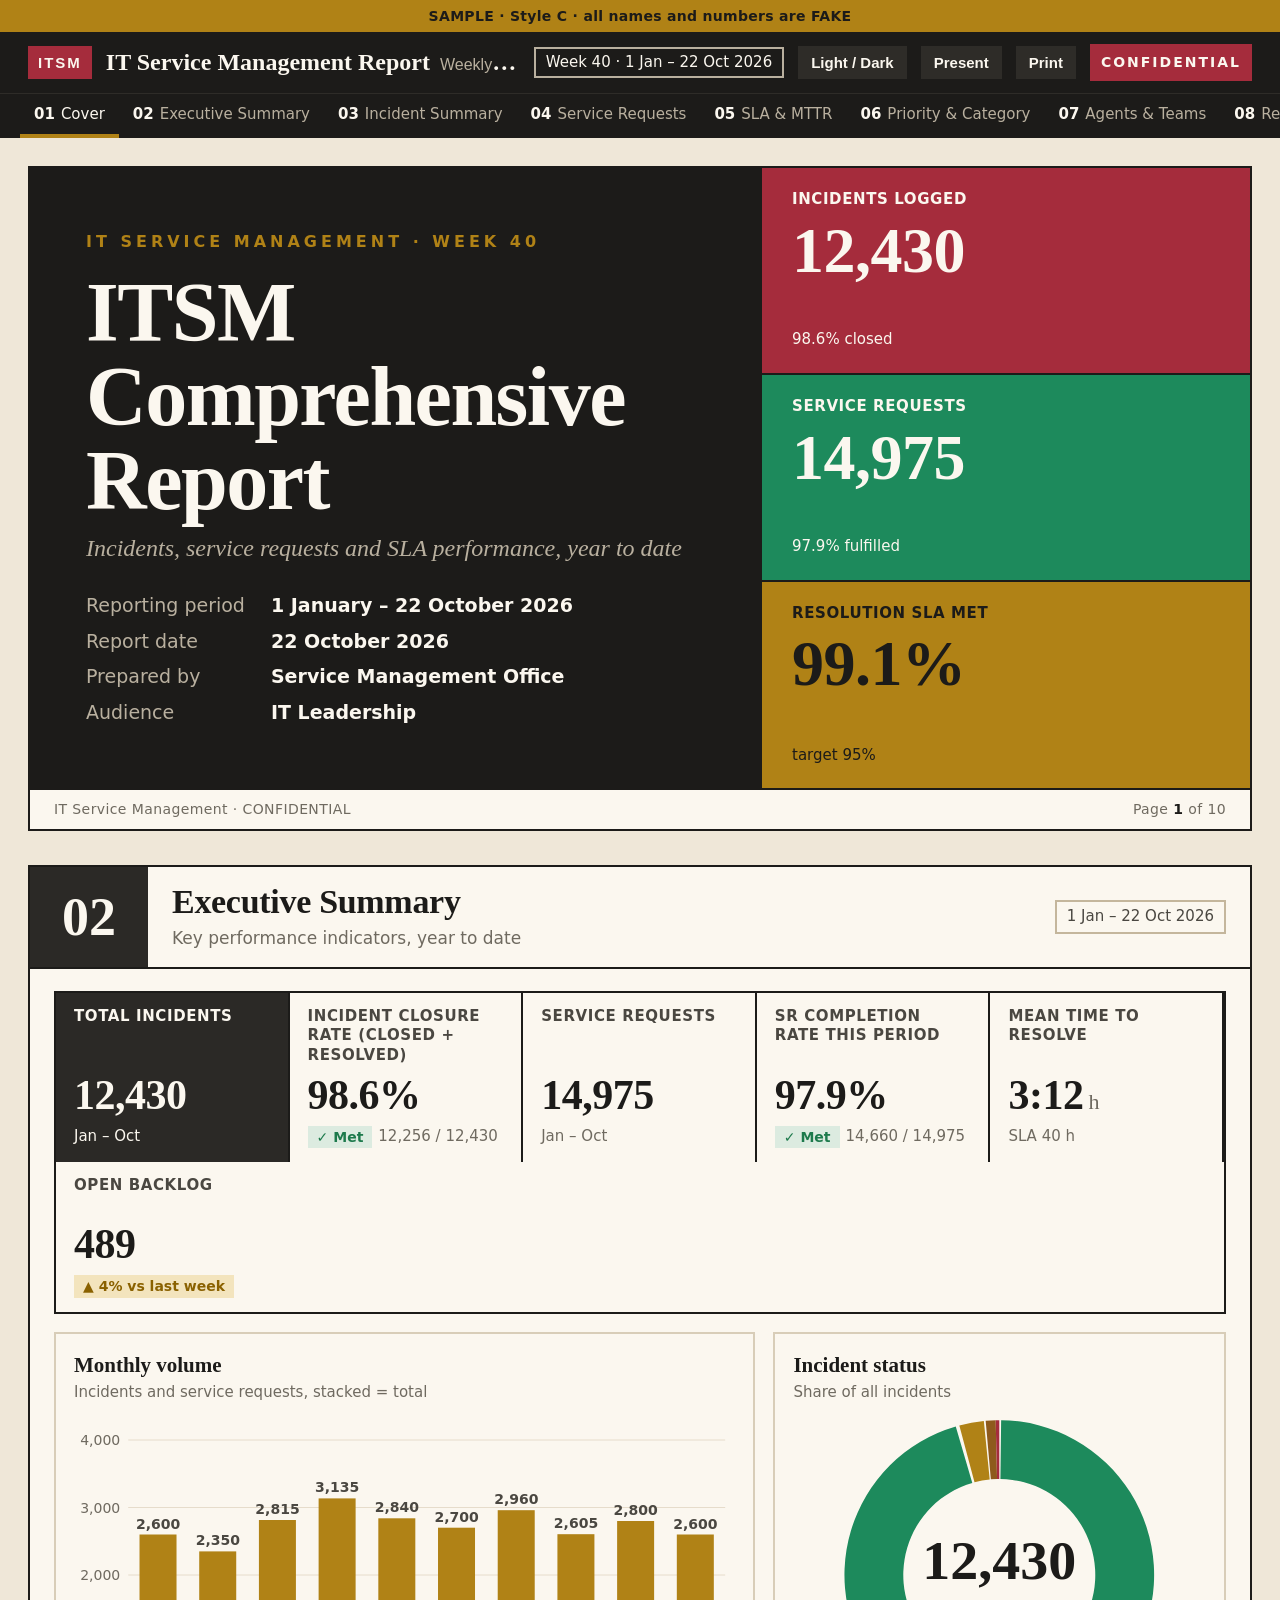
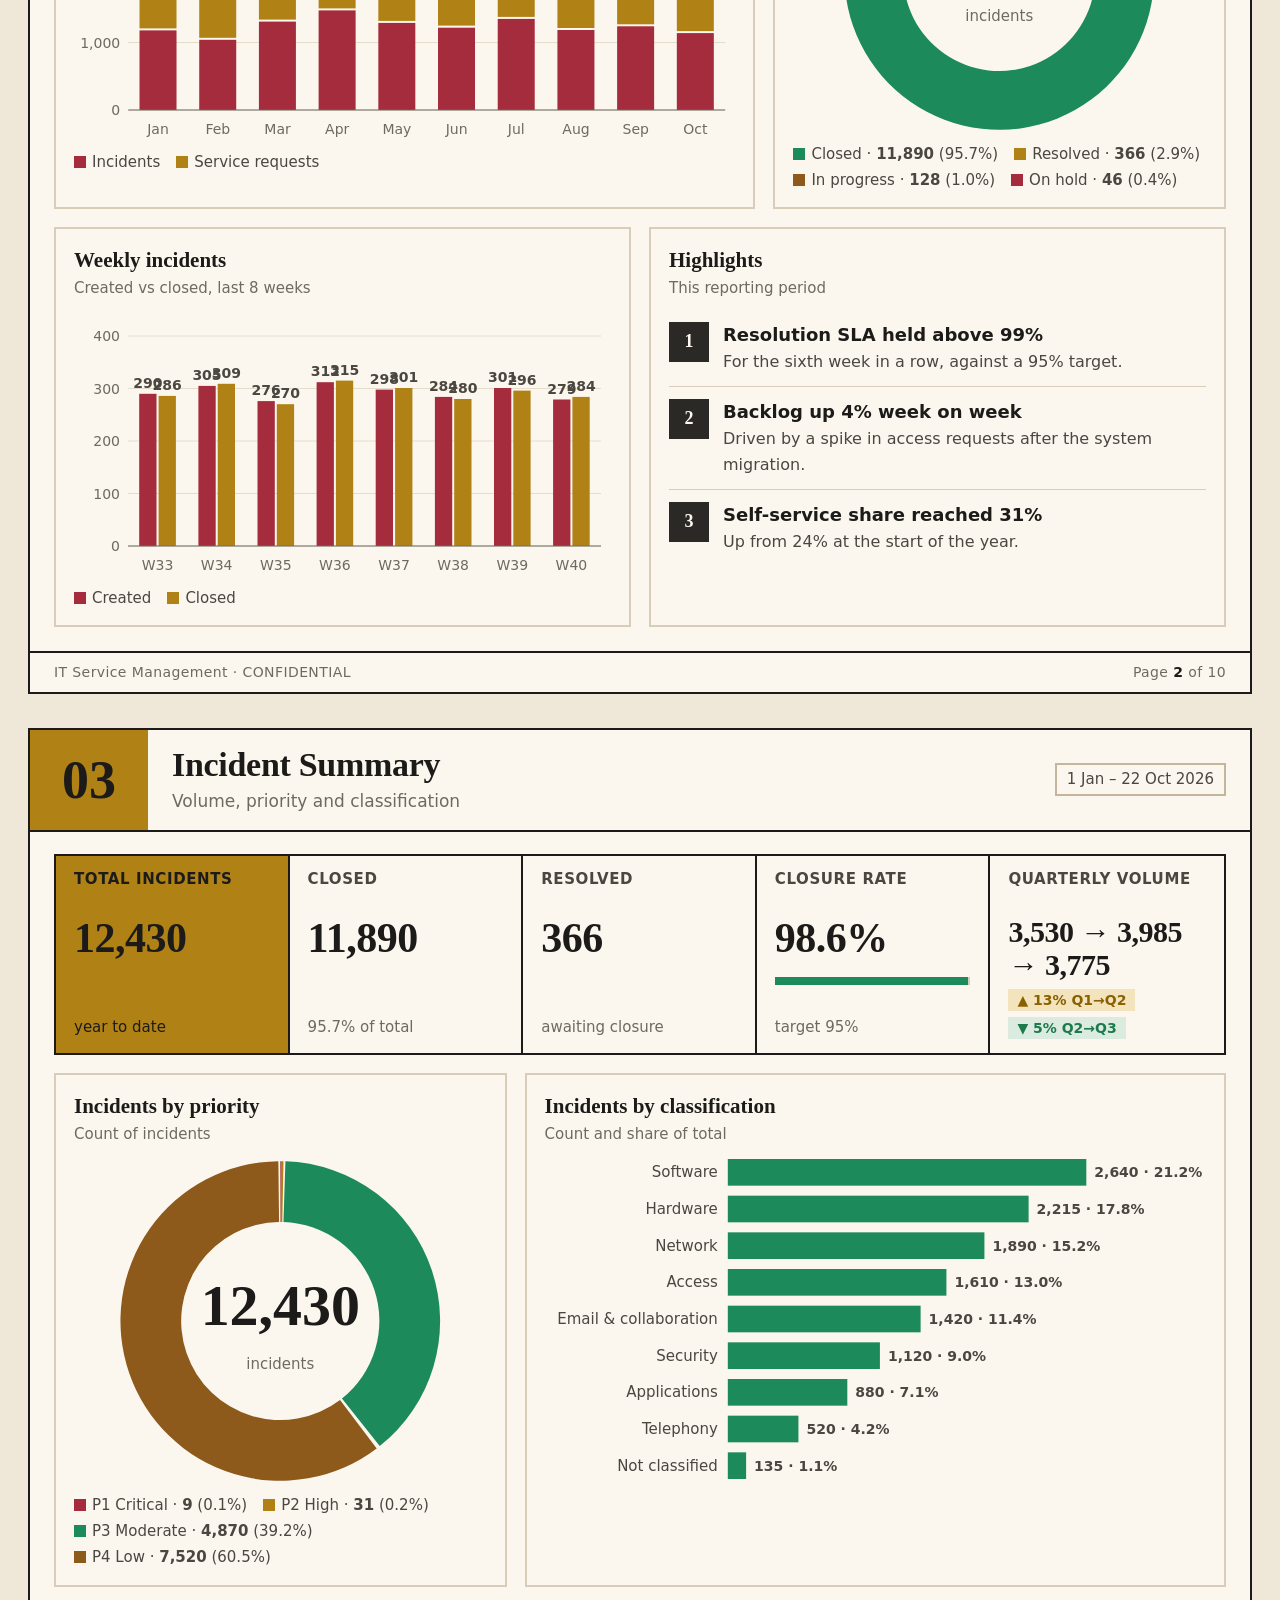
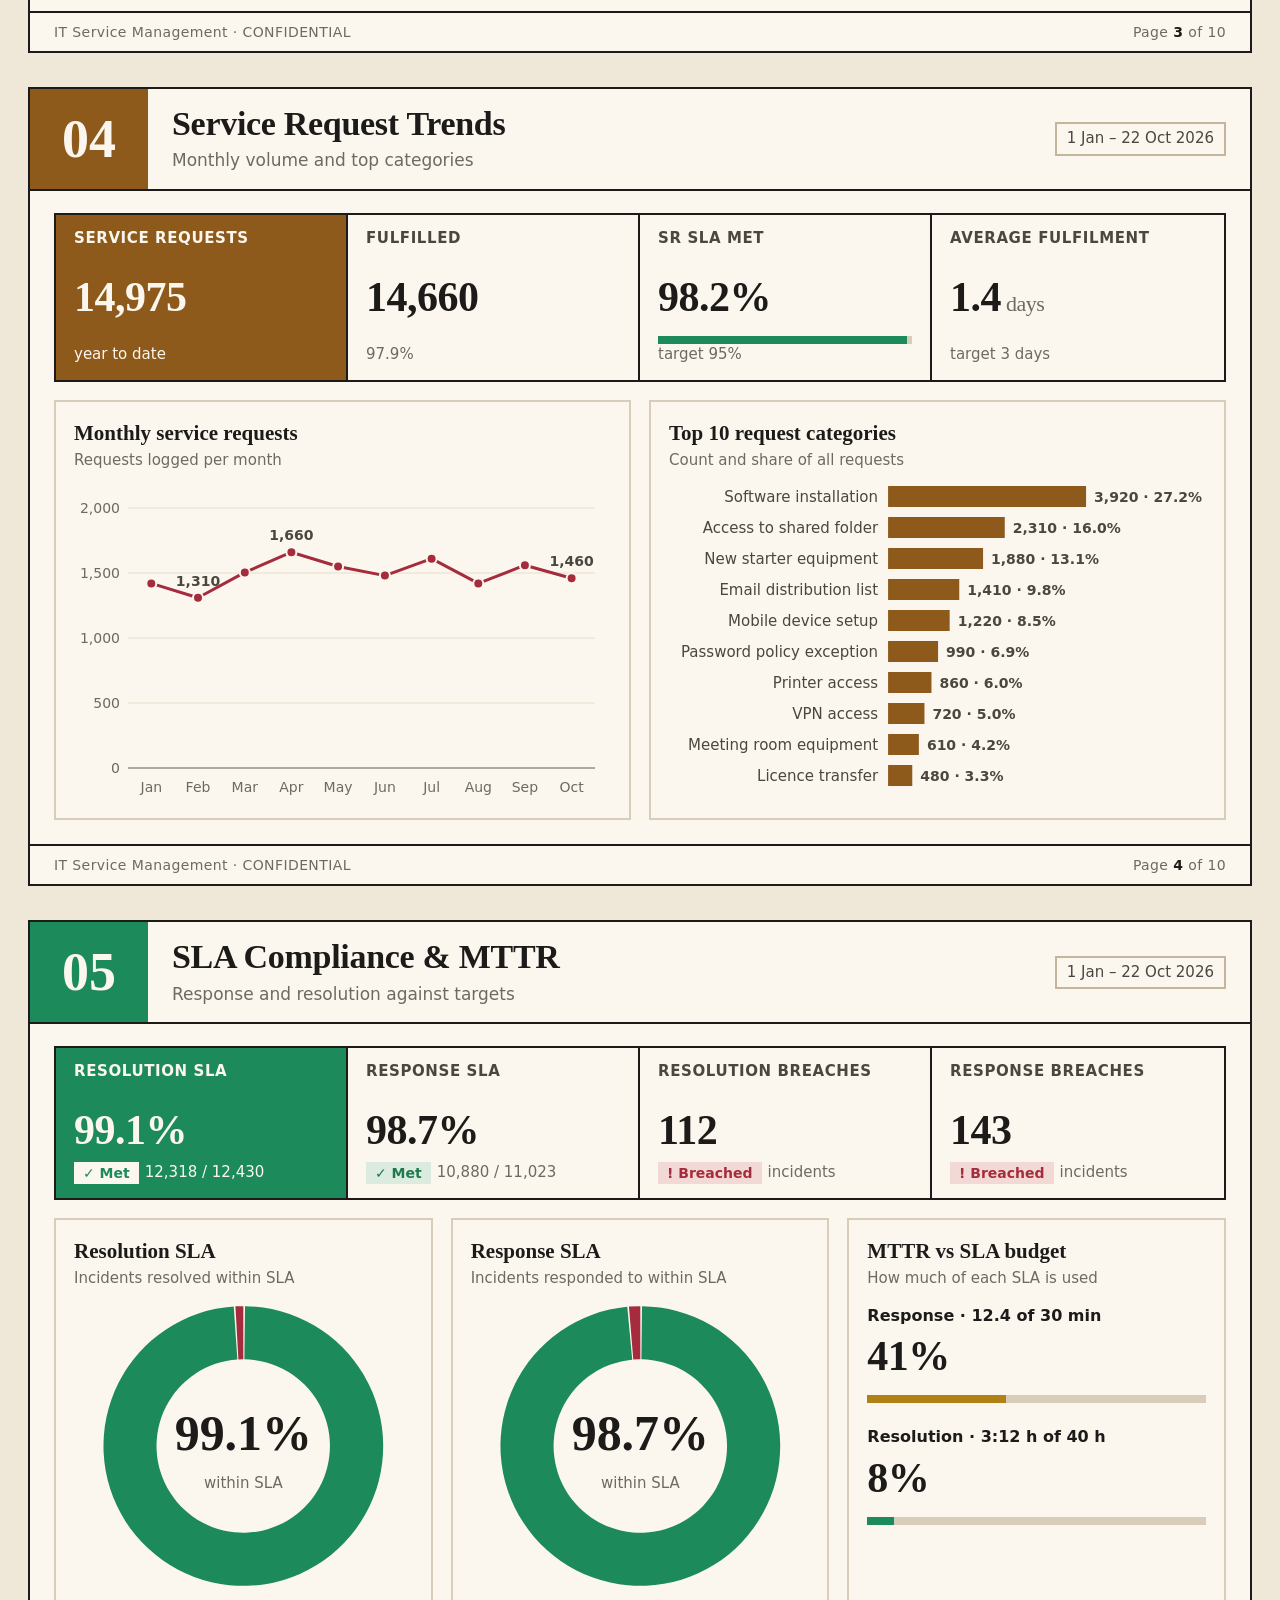
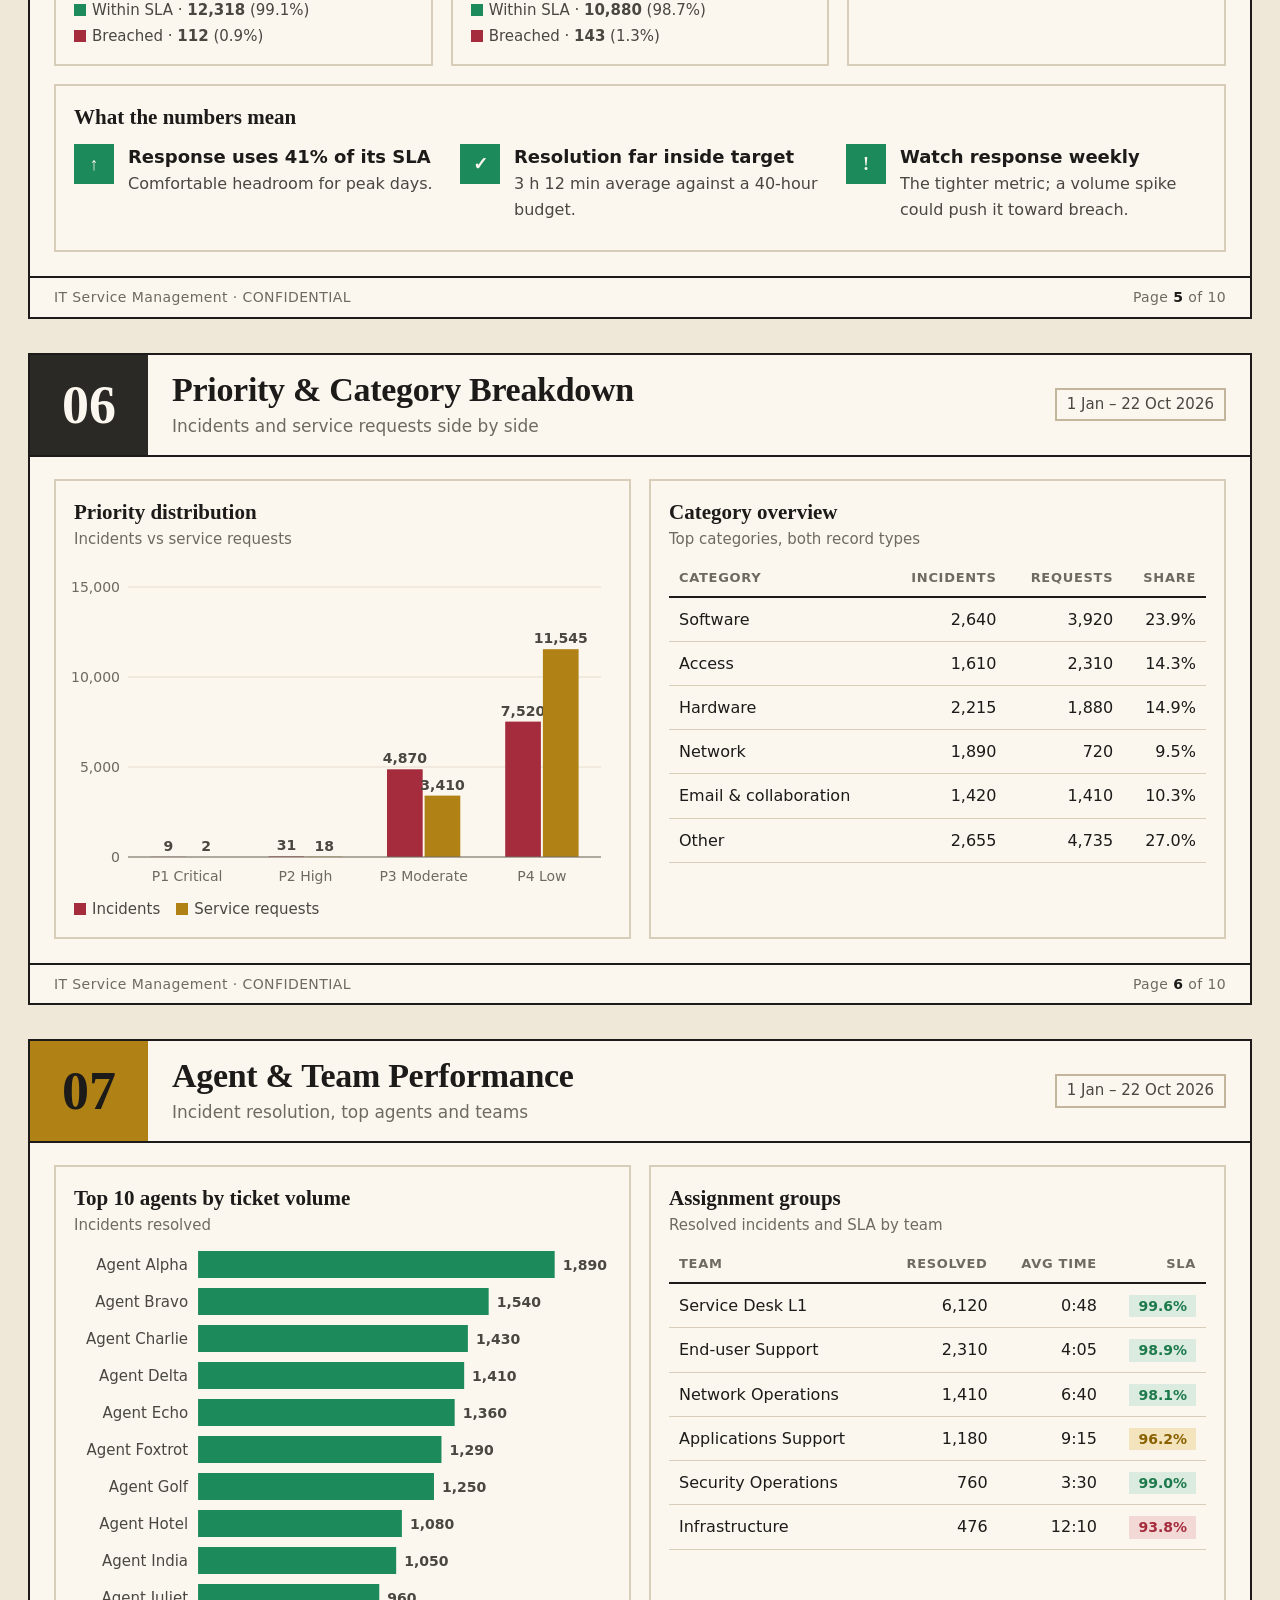
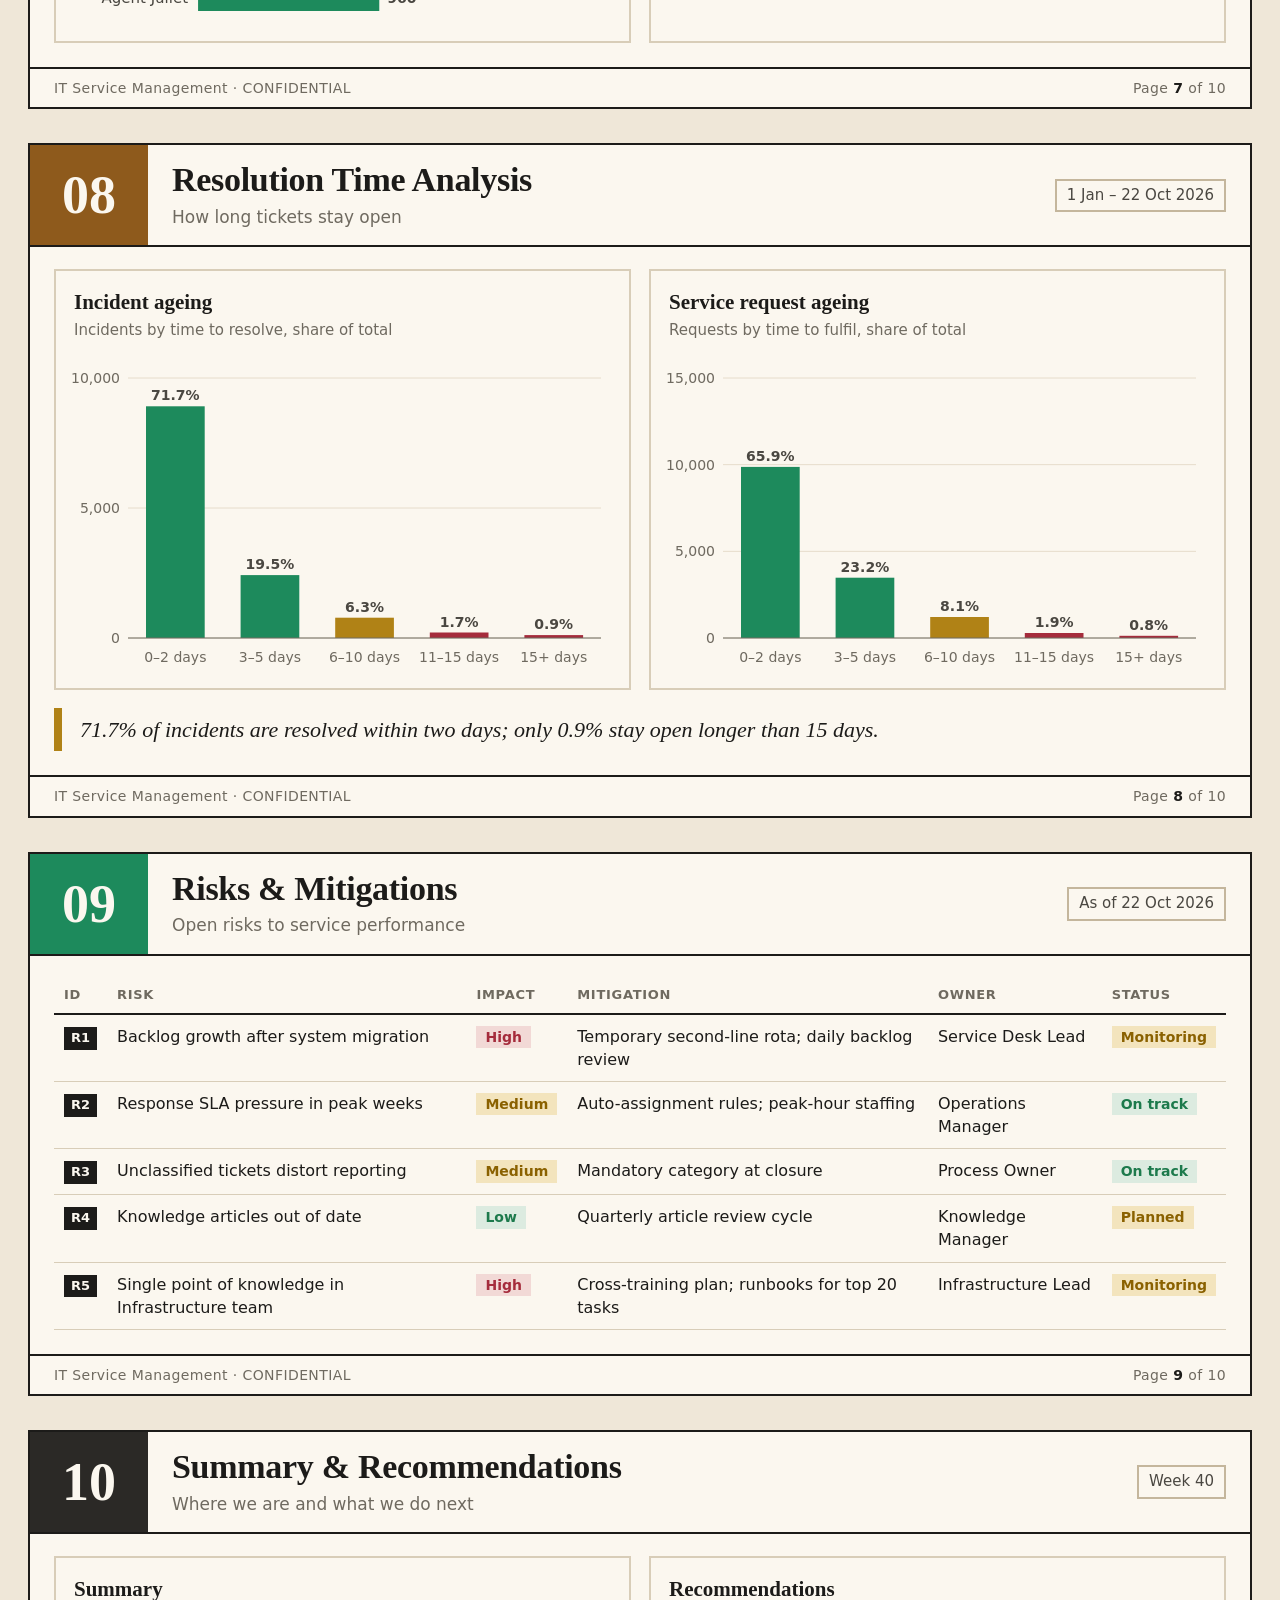
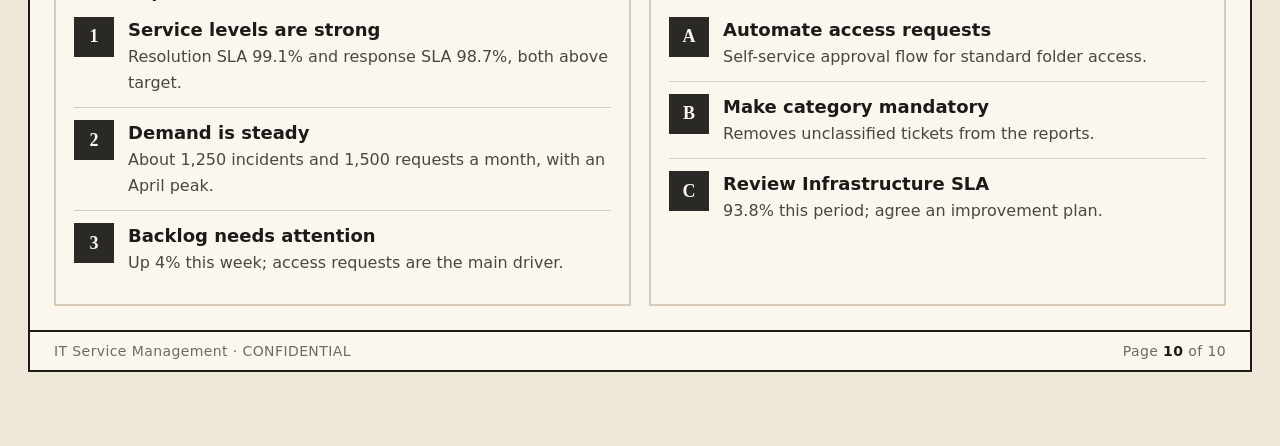
==== samples/ITSM_Dashboard_Style_C_sample.html @ 301a52c6 "Add Style C design sample (fake data) for review "Desert Editorial" style for a third dashboard scri" ====
<!doctype html>
<html lang="en" data-theme="light">
<head>
<meta charset="utf-8">
<meta name="viewport" content="width=device-width, initial-scale=1">
<title>ITSM Report Style C</title>
<style>
/* ===== Style C "Desert Editorial" - solid colours only (no gradients, shadows or transparency) ===== */
:root{
  color-scheme:light;
  --bg:#efe7d8;--paper:#fbf7ef;--paper-2:#f4ecdd;--ink:#1c1b19;--ink-2:#4a4741;--ink-3:#6f6a60;--rule:#d8cdb8;--rule-2:#c4b69c;
  --mast:#1c1b19;--mast-ink:#fbf7ef;--mast-ink-2:#b9b09f;--mast-btn:#2e2c28;--mast-btn-h:#3d3a35;
  --c1:#a52c3c;--c2:#b08216;--c3:#1d8a5c;--c4:#8e5a1c;--c5:#8c8578;
  --band1:#1d8a5c;--band2:#2b2926;--band3:#b08216;--band4:#8e5a1c;--band-ink:#fbf7ef;--band3-ink:#1c1b19;
  --good:#1d7a4c;--good-bg:#dcebe0;--warn:#8a6100;--warn-bg:#f3e4bd;--bad:#a52c3c;--bad-bg:#f2d9d6;
  --tip-bg:#1c1b19;--tip-ink:#fbf7ef;--grid:#e6dccb;--sample:#b08216;--sample-ink:#1c1b19;
}
:root[data-theme="dark"]{
  color-scheme:dark;
  --bg:#151412;--paper:#1d1c1a;--paper-2:#262421;--ink:#f1ebdf;--ink-2:#cfc6b6;--ink-3:#9d9483;--rule:#34312c;--rule-2:#4a463f;
  --mast:#0d0c0b;--mast-ink:#f1ebdf;--mast-ink-2:#9d9483;--mast-btn:#262421;--mast-btn-h:#34312c;
  --c1:#c4505a;--c2:#b08a24;--c3:#2a9468;--c4:#a3692e;--c5:#8c8578;
  --band1:#1f7a54;--band2:#57514a;--band3:#b08a24;--band4:#8c5a26;--band-ink:#f1ebdf;--band3-ink:#151412;
  --good:#4fbf86;--good-bg:#173226;--warn:#e0b04a;--warn-bg:#3a2f12;--bad:#e67680;--bad-bg:#3d1c20;
  --tip-bg:#f1ebdf;--tip-ink:#151412;--grid:#2a2825;--sample:#b08a24;--sample-ink:#151412;
}
*{box-sizing:border-box}
html{scroll-behavior:smooth}
body{margin:0;background:var(--bg);color:var(--ink);font:18px/1.45 "Segoe UI",system-ui,-apple-system,Arial,sans-serif;-webkit-print-color-adjust:exact;print-color-adjust:exact}
h1,h2,h3,.serif{font-family:Georgia,"Times New Roman",serif;font-weight:700}
.sample{background:var(--sample);color:var(--sample-ink);text-align:center;font-size:14px;font-weight:600;padding:6px 16px;letter-spacing:.3px}

/* masthead + page tabs */
.mast{position:sticky;top:0;z-index:20;background:var(--mast);color:var(--mast-ink)}
.mast .row{display:flex;align-items:center;gap:14px;padding:12px 28px}
.mast .mark{background:var(--c1);color:#fbf7ef;font:700 15px/1 "Segoe UI",sans-serif;letter-spacing:2px;padding:9px 10px}
.mast h1{margin:0;font-size:24px;flex:1;min-width:0;white-space:nowrap;overflow:hidden;text-overflow:ellipsis}
.mast h1 span{font:400 16px "Segoe UI",sans-serif;color:var(--mast-ink-2);margin-left:10px}
.chip{border:2px solid var(--mast-ink-2);color:var(--mast-ink);padding:3px 10px;font-size:15px;white-space:nowrap}
.btn{background:var(--mast-btn);color:var(--mast-ink);border:0;padding:8px 13px;font:600 15px "Segoe UI",sans-serif;cursor:pointer}
.btn:hover{background:var(--mast-btn-h)}
.conf{background:var(--c1);color:#fbf7ef;font-weight:700;letter-spacing:2px;font-size:14px;padding:8px 11px}
.tabs{display:flex;overflow-x:auto;border-top:1px solid var(--mast-btn);padding:0 20px;scrollbar-width:none}
.tabs::-webkit-scrollbar{display:none}
.tabs a{flex:none;color:var(--mast-ink-2);text-decoration:none;padding:10px 14px 9px;font-size:15px;border-bottom:4px solid var(--mast)}
.tabs a b{color:var(--mast-ink);margin-right:6px;font-variant-numeric:tabular-nums}
.tabs a:hover{color:var(--mast-ink)}
.tabs a.on{color:var(--mast-ink);border-bottom-color:var(--c2)}

/* pages */
main{padding:28px 28px 40px;max-width:1880px;margin:0 auto}
section.pg{background:var(--paper);border:2px solid var(--ink);margin-bottom:34px;scroll-margin-top:118px}
.ph{display:flex;align-items:stretch;border-bottom:2px solid var(--ink)}
.ph .no{flex:none;width:118px;display:grid;place-items:center;font:700 54px/1 Georgia,serif;color:var(--band-ink);background:var(--band)}
.ph .tt{flex:1;min-width:0;padding:16px 24px}
.ph h2{margin:0;font-size:34px;letter-spacing:-.3px;line-height:1.1}
.ph p{margin:6px 0 0;color:var(--ink-3);font-size:17px}
.ph .per{flex:none;align-self:center;margin-right:24px;font-size:15px;color:var(--ink-2);border:2px solid var(--rule-2);padding:4px 10px;white-space:nowrap}
section.pg:nth-of-type(4n+1){--band:var(--band1)}section.pg:nth-of-type(4n+2){--band:var(--band2)}
section.pg:nth-of-type(4n+3){--band:var(--band3);--band-ink:var(--band3-ink)}section.pg:nth-of-type(4n+4){--band:var(--band4)}
.bd{padding:22px 24px 24px}
.pf{display:flex;justify-content:space-between;gap:12px;border-top:2px solid var(--ink);padding:9px 24px;font-size:14px;color:var(--ink-3);letter-spacing:.4px}
.pf b{color:var(--ink)}

/* grid + panels */
.grid{display:grid;gap:18px}
.g2{grid-template-columns:1fr 1fr}.g3{grid-template-columns:repeat(3,1fr)}.g4{grid-template-columns:repeat(4,1fr)}
.g12{grid-template-columns:1.55fr 1fr}.g21{grid-template-columns:1fr 1.55fr}
.mt{margin-top:18px}
.panel{background:var(--paper);border:2px solid var(--rule);padding:16px 18px;min-width:0}
.panel h3{margin:0;font-size:21px}
.panel .sub{color:var(--ink-3);font-size:15px;margin:2px 0 10px}

/* KPI tiles: labels share one height so numbers line up */
.kpis{display:grid;grid-template-columns:repeat(auto-fit,minmax(200px,1fr));gap:0;border:2px solid var(--ink)}
.kpi{display:flex;flex-direction:column;padding:14px 18px 14px;border-right:2px solid var(--ink);background:var(--paper);min-width:0}
.kpi:last-child{border-right:0}
.kpi .lab{font-size:15px;font-weight:600;color:var(--ink-2);text-transform:uppercase;letter-spacing:.6px;line-height:1.3;min-height:2.6em}
.kpi .val{font:700 42px/1.1 Georgia,serif;letter-spacing:-.5px;margin:6px 0 8px;font-variant-numeric:tabular-nums}
.kpi .val small{font-size:22px;font-weight:400;color:var(--ink-3)}
.kpi .meta{margin-top:auto;font-size:15px;color:var(--ink-3);display:flex;flex-wrap:wrap;gap:6px;align-items:center}
.kpi.hero{background:var(--band);color:var(--band-ink)}
.kpi.hero .lab,.kpi.hero .meta,.kpi.hero .val small{color:var(--band-ink)}
.meter{height:8px;background:var(--rule);margin-top:8px}.meter i{display:block;height:100%;background:var(--c3)}
.kpi.hero .meter{background:var(--band-ink)}.kpi.hero .meter i{background:var(--ink)}
.pill{display:inline-flex;align-items:center;gap:5px;padding:1px 9px;font-size:14px;font-weight:700;white-space:nowrap}
.ok{color:var(--good);background:var(--good-bg)}.wn{color:var(--warn);background:var(--warn-bg)}.bad{color:var(--bad);background:var(--bad-bg)}
.kpi.hero .pill{background:var(--band-ink);color:var(--band)}

/* charts */
.chart{position:relative;width:100%}
.chart svg{display:block;width:100%;overflow:visible}
.chart text{font-family:"Segoe UI",system-ui,sans-serif}
.ax{fill:var(--ink-3);font-size:14px}.lbl{fill:var(--ink-2);font-size:14px;font-weight:600}.gl{stroke:var(--grid)}.base{stroke:var(--ink-3)}
.legend{display:flex;flex-wrap:wrap;gap:4px 16px;font-size:15px;color:var(--ink-2);margin-top:8px}
.legend i{display:inline-block;width:12px;height:12px;margin-right:6px;vertical-align:-1px}
.tip{position:fixed;pointer-events:none;background:var(--tip-bg);color:var(--tip-ink);font-size:15px;padding:6px 10px;display:none;z-index:50;white-space:nowrap}
.hit{fill:transparent;cursor:default}

/* tables + lists */
table{width:100%;border-collapse:collapse;font-size:16px}
th{text-align:left;font-size:13px;text-transform:uppercase;letter-spacing:.7px;color:var(--ink-3);border-bottom:2px solid var(--ink);padding:8px 10px}
td{padding:10px;border-bottom:1px solid var(--rule);vertical-align:top}
td.n,th.n{text-align:right;font-variant-numeric:tabular-nums}
.tw{overflow-x:auto}
.id{display:inline-block;background:var(--ink);color:var(--paper);font-weight:700;font-size:13px;padding:2px 7px}
.list{margin:0;padding:0;list-style:none}
.list li{display:flex;gap:14px;padding:12px 0;border-bottom:1px solid var(--rule)}
.list li:last-child{border-bottom:0}
.list .k{flex:none;width:40px;height:40px;display:grid;place-items:center;font:700 18px Georgia,serif;background:var(--band);color:var(--band-ink)}
.list b{display:block;font-size:18px}.list span{color:var(--ink-2);font-size:16px}
.quote{border-left:8px solid var(--c2);padding:6px 0 6px 18px;font:italic 400 22px/1.45 Georgia,serif;color:var(--ink)}

/* cover */
#p1 .cv{display:grid;grid-template-columns:1.5fr 1fr;min-height:620px}
#p1 .cv .hero{background:var(--mast);color:var(--mast-ink);padding:54px 56px;display:flex;flex-direction:column;justify-content:center}
#p1 .eyebrow{color:var(--c2);letter-spacing:4px;font-weight:700;font-size:16px}
#p1 h2.big{font-size:84px;line-height:1;margin:18px 0 12px;letter-spacing:-1.5px}
#p1 .tag{font:italic 24px Georgia,serif;color:var(--mast-ink-2);margin-bottom:30px}
#p1 dl{display:grid;grid-template-columns:max-content 1fr;gap:8px 26px;margin:0;font-size:19px}
#p1 dt{color:var(--mast-ink-2)}#p1 dd{margin:0;font-weight:600}
#p1 .stack{display:grid;grid-template-rows:repeat(3,1fr)}
#p1 .stack .kpi{border-right:0;border-bottom:2px solid var(--ink);justify-content:center;padding:22px 30px}
#p1 .stack .kpi:last-child{border-bottom:0}
#p1 .stack .kpi .lab{min-height:0}
#p1 .stack .kpi .val{font-size:64px}
#p1 .s1{background:var(--c1);color:#fbf7ef}#p1 .s2{background:var(--band1);color:var(--band-ink)}#p1 .s3{background:var(--band3);color:var(--band3-ink)}
#p1 .stack .kpi .lab,#p1 .stack .kpi .meta{color:inherit}

/* present + print */
.hud{display:none}
body.present .mast,body.present .sample{display:none}
body.present main{max-width:none;padding:22px 34px}
body.present section.pg{display:none;margin:0;min-height:calc(100vh - 44px)}
body.present section.pg.cur{display:block}
body.present .hud{display:flex;position:fixed;right:18px;bottom:18px;gap:6px;align-items:center;background:var(--mast);color:var(--mast-ink);padding:5px 6px 5px 14px;font-size:14px;z-index:30}
@media (max-width:1100px){.g2,.g3,.g4,.g12,.g21,#p1 .cv{grid-template-columns:1fr}#p1 h2.big{font-size:54px}.kpi{border-right:0;border-bottom:2px solid var(--ink)}.mast .chip{display:none}}
@media (max-width:640px){.mast h1 span{display:none}#p1 h2.big{font-size:40px;overflow-wrap:anywhere}main{padding:16px}.mast .row{padding:10px 16px;flex-wrap:wrap}.ph .no{width:72px;font-size:34px}.ph .per{display:none}.ph h2{font-size:26px}#p1 .cv .hero{padding:30px 22px}}
@media print{@page{size:A4 landscape;margin:8mm}.mast,.sample,.hud{display:none!important}main{padding:0;max-width:none}section.pg{break-after:page;margin:0}}
</style>
</head>
<body>
<div class="sample">SAMPLE · Style C · all names and numbers are FAKE</div>
<header class="mast">
  <div class="row">
    <span class="mark">ITSM</span>
    <h1>IT Service Management Report<span>Weekly · Wkly_Report</span></h1>
    <span class="chip">Week 40 · 1 Jan – 22 Oct 2026</span>
    <button class="btn" id="theme" title="Switch light / dark">Light / Dark</button>
    <button class="btn" id="present" title="One page at a time (P)">Present</button>
    <button class="btn" onclick="window.print()">Print</button>
    <span class="conf">CONFIDENTIAL</span>
  </div>
  <nav class="tabs" id="tabs"></nav>
</header>

<main id="content">

<!-- 1 cover -->
<section class="pg" id="p1" data-t="Cover">
  <div class="cv">
    <div class="hero">
      <div class="eyebrow">IT SERVICE MANAGEMENT · WEEK 40</div>
      <h2 class="big">ITSM Comprehensive Report</h2>
      <div class="tag">Incidents, service requests and SLA performance, year to date</div>
      <dl><dt>Reporting period</dt><dd>1 January – 22 October 2026</dd><dt>Report date</dt><dd>22 October 2026</dd><dt>Prepared by</dt><dd>Service Management Office</dd><dt>Audience</dt><dd>IT Leadership</dd></dl>
    </div>
    <div class="stack">
      <div class="kpi s1"><div class="lab">Incidents logged</div><div class="val">12,430</div><div class="meta">98.6% closed</div></div>
      <div class="kpi s2"><div class="lab">Service requests</div><div class="val">14,975</div><div class="meta">97.9% fulfilled</div></div>
      <div class="kpi s3"><div class="lab">Resolution SLA met</div><div class="val">99.1%</div><div class="meta">target 95%</div></div>
    </div>
  </div>
  <div class="pf"><span>IT Service Management · CONFIDENTIAL</span><span>Page <b>1</b> of 10</span></div>
</section>

<!-- 2 executive summary -->
<section class="pg" id="p2" data-t="Executive Summary">
  <div class="ph"><div class="no">02</div><div class="tt"><h2>Executive Summary</h2><p>Key performance indicators, year to date</p></div><div class="per">1 Jan – 22 Oct 2026</div></div>
  <div class="bd">
    <div class="kpis">
      <div class="kpi hero"><div class="lab">Total incidents</div><div class="val">12,430</div><div class="meta">Jan – Oct</div></div>
      <div class="kpi"><div class="lab">Incident closure rate (closed + resolved)</div><div class="val">98.6%</div><div class="meta"><span class="pill ok">✓ Met</span>12,256 / 12,430</div></div>
      <div class="kpi"><div class="lab">Service requests</div><div class="val">14,975</div><div class="meta">Jan – Oct</div></div>
      <div class="kpi"><div class="lab">SR completion rate this period</div><div class="val">97.9%</div><div class="meta"><span class="pill ok">✓ Met</span>14,660 / 14,975</div></div>
      <div class="kpi"><div class="lab">Mean time to resolve</div><div class="val">3:12<small> h</small></div><div class="meta">SLA 40 h</div></div>
      <div class="kpi"><div class="lab">Open backlog</div><div class="val">489</div><div class="meta"><span class="pill wn">▲ 4% vs last week</span></div></div>
    </div>
    <div class="grid g12 mt">
      <div class="panel"><h3>Monthly volume</h3><div class="sub">Incidents and service requests, stacked = total</div><div class="chart" data-c='{"t":"columns","stack":true,"cats":["Jan","Feb","Mar","Apr","May","Jun","Jul","Aug","Sep","Oct"],"series":[{"n":"Incidents","v":[1180,1040,1310,1475,1290,1220,1350,1185,1240,1140]},{"n":"Service requests","v":[1420,1310,1505,1660,1550,1480,1610,1420,1560,1460]}],"h":330}'></div></div>
      <div class="panel"><h3>Incident status</h3><div class="sub">Share of all incidents</div><div class="chart" data-c='{"t":"donut","cats":["Closed","Resolved","In progress","On hold"],"v":[11890,366,128,46],"colors":["c3","c2","c4","c1"],"center":"12,430","csub":"incidents","h":330}'></div></div>
    </div>
    <div class="grid g2 mt">
      <div class="panel"><h3>Weekly incidents</h3><div class="sub">Created vs closed, last 8 weeks</div><div class="chart" data-c='{"t":"columns","cats":["W33","W34","W35","W36","W37","W38","W39","W40"],"series":[{"n":"Created","v":[290,305,276,312,298,284,301,279]},{"n":"Closed","v":[286,309,270,315,301,280,296,284]}],"h":270}'></div></div>
      <div class="panel"><h3>Highlights</h3><div class="sub">This reporting period</div>
        <ul class="list">
          <li><span class="k">1</span><div><b>Resolution SLA held above 99%</b><span>For the sixth week in a row, against a 95% target.</span></div></li>
          <li><span class="k">2</span><div><b>Backlog up 4% week on week</b><span>Driven by a spike in access requests after the system migration.</span></div></li>
          <li><span class="k">3</span><div><b>Self-service share reached 31%</b><span>Up from 24% at the start of the year.</span></div></li>
        </ul></div>
    </div>
  </div>
  <div class="pf"><span>IT Service Management · CONFIDENTIAL</span><span>Page <b>2</b> of 10</span></div>
</section>

<!-- 3 incident summary -->
<section class="pg" id="p3" data-t="Incident Summary">
  <div class="ph"><div class="no">03</div><div class="tt"><h2>Incident Summary</h2><p>Volume, priority and classification</p></div><div class="per">1 Jan – 22 Oct 2026</div></div>
  <div class="bd">
    <div class="kpis">
      <div class="kpi hero"><div class="lab">Total incidents</div><div class="val">12,430</div><div class="meta">year to date</div></div>
      <div class="kpi"><div class="lab">Closed</div><div class="val">11,890</div><div class="meta">95.7% of total</div></div>
      <div class="kpi"><div class="lab">Resolved</div><div class="val">366</div><div class="meta">awaiting closure</div></div>
      <div class="kpi"><div class="lab">Closure rate</div><div class="val">98.6%</div><div class="meter"><i style="width:98.6%"></i></div><div class="meta">target 95%</div></div>
      <div class="kpi"><div class="lab">Quarterly volume</div><div class="val" style="font-size:30px">3,530 → 3,985 → 3,775</div><div class="meta"><span class="pill wn">▲ 13% Q1→Q2</span><span class="pill ok">▼ 5% Q2→Q3</span></div></div>
    </div>
    <div class="grid g21 mt">
      <div class="panel"><h3>Incidents by priority</h3><div class="sub">Count of incidents</div><div class="chart" data-c='{"t":"donut","cats":["P1 Critical","P2 High","P3 Moderate","P4 Low"],"v":[9,31,4870,7520],"center":"12,430","csub":"incidents","h":340}'></div></div>
      <div class="panel"><h3>Incidents by classification</h3><div class="sub">Count and share of total</div><div class="chart" data-c='{"t":"hbars","share":true,"cats":["Software","Hardware","Network","Access","Email & collaboration","Security","Applications","Telephony","Not classified"],"v":[2640,2215,1890,1610,1420,1120,880,520,135],"h":340}'></div></div>
    </div>
  </div>
  <div class="pf"><span>IT Service Management · CONFIDENTIAL</span><span>Page <b>3</b> of 10</span></div>
</section>

<!-- 4 service requests -->
<section class="pg" id="p4" data-t="Service Requests">
  <div class="ph"><div class="no">04</div><div class="tt"><h2>Service Request Trends</h2><p>Monthly volume and top categories</p></div><div class="per">1 Jan – 22 Oct 2026</div></div>
  <div class="bd">
    <div class="kpis">
      <div class="kpi hero"><div class="lab">Service requests</div><div class="val">14,975</div><div class="meta">year to date</div></div>
      <div class="kpi"><div class="lab">Fulfilled</div><div class="val">14,660</div><div class="meta">97.9%</div></div>
      <div class="kpi"><div class="lab">SR SLA met</div><div class="val">98.2%</div><div class="meter"><i style="width:98.2%"></i></div><div class="meta">target 95%</div></div>
      <div class="kpi"><div class="lab">Average fulfilment</div><div class="val">1.4<small> days</small></div><div class="meta">target 3 days</div></div>
    </div>
    <div class="grid g2 mt">
      <div class="panel"><h3>Monthly service requests</h3><div class="sub">Requests logged per month</div><div class="chart" data-c='{"t":"line","cats":["Jan","Feb","Mar","Apr","May","Jun","Jul","Aug","Sep","Oct"],"series":[{"n":"Requests","v":[1420,1310,1505,1660,1550,1480,1610,1420,1560,1460]}],"h":320}'></div></div>
      <div class="panel"><h3>Top 10 request categories</h3><div class="sub">Count and share of all requests</div><div class="chart" data-c='{"t":"hbars","share":true,"color":"c4","cats":["Software installation","Access to shared folder","New starter equipment","Email distribution list","Mobile device setup","Password policy exception","Printer access","VPN access","Meeting room equipment","Licence transfer"],"v":[3920,2310,1880,1410,1220,990,860,720,610,480],"h":320}'></div></div>
    </div>
  </div>
  <div class="pf"><span>IT Service Management · CONFIDENTIAL</span><span>Page <b>4</b> of 10</span></div>
</section>

<!-- 5 SLA -->
<section class="pg" id="p5" data-t="SLA & MTTR">
  <div class="ph"><div class="no">05</div><div class="tt"><h2>SLA Compliance &amp; MTTR</h2><p>Response and resolution against targets</p></div><div class="per">1 Jan – 22 Oct 2026</div></div>
  <div class="bd">
    <div class="kpis">
      <div class="kpi hero"><div class="lab">Resolution SLA</div><div class="val">99.1%</div><div class="meta"><span class="pill">✓ Met</span>12,318 / 12,430</div></div>
      <div class="kpi"><div class="lab">Response SLA</div><div class="val">98.7%</div><div class="meta"><span class="pill ok">✓ Met</span>10,880 / 11,023</div></div>
      <div class="kpi"><div class="lab">Resolution breaches</div><div class="val">112</div><div class="meta"><span class="pill bad">! Breached</span>incidents</div></div>
      <div class="kpi"><div class="lab">Response breaches</div><div class="val">143</div><div class="meta"><span class="pill bad">! Breached</span>incidents</div></div>
    </div>
    <div class="grid g3 mt">
      <div class="panel"><h3>Resolution SLA</h3><div class="sub">Incidents resolved within SLA</div><div class="chart" data-c='{"t":"donut","cats":["Within SLA","Breached"],"v":[12318,112],"colors":["c3","c1"],"center":"99.1%","csub":"within SLA","h":300}'></div></div>
      <div class="panel"><h3>Response SLA</h3><div class="sub">Incidents responded to within SLA</div><div class="chart" data-c='{"t":"donut","cats":["Within SLA","Breached"],"v":[10880,143],"colors":["c3","c1"],"center":"98.7%","csub":"within SLA","h":300}'></div></div>
      <div class="panel"><h3>MTTR vs SLA budget</h3><div class="sub">How much of each SLA is used</div>
        <div style="margin-top:14px"><div class="lbl" style="font-size:16px">Response · 12.4 of 30 min</div><div class="kpi" style="padding:0;border:0;background:none"><div class="val">41%</div></div><div class="meter"><i style="width:41%;background:var(--c2)"></i></div></div>
        <div style="margin-top:22px"><div class="lbl" style="font-size:16px">Resolution · 3:12 h of 40 h</div><div class="kpi" style="padding:0;border:0;background:none"><div class="val">8%</div></div><div class="meter"><i style="width:8%"></i></div></div>
      </div>
    </div>
    <div class="panel mt"><h3>What the numbers mean</h3>
      <div class="grid g3" style="gap:0 26px">
        <ul class="list"><li><span class="k">↑</span><div><b>Response uses 41% of its SLA</b><span>Comfortable headroom for peak days.</span></div></li></ul>
        <ul class="list"><li><span class="k">✓</span><div><b>Resolution far inside target</b><span>3 h 12 min average against a 40-hour budget.</span></div></li></ul>
        <ul class="list"><li><span class="k">!</span><div><b>Watch response weekly</b><span>The tighter metric; a volume spike could push it toward breach.</span></div></li></ul>
      </div>
    </div>
  </div>
  <div class="pf"><span>IT Service Management · CONFIDENTIAL</span><span>Page <b>5</b> of 10</span></div>
</section>

<!-- 6 priority & category -->
<section class="pg" id="p6" data-t="Priority & Category">
  <div class="ph"><div class="no">06</div><div class="tt"><h2>Priority &amp; Category Breakdown</h2><p>Incidents and service requests side by side</p></div><div class="per">1 Jan – 22 Oct 2026</div></div>
  <div class="bd">
    <div class="grid g2">
      <div class="panel"><h3>Priority distribution</h3><div class="sub">Incidents vs service requests</div><div class="chart" data-c='{"t":"columns","cats":["P1 Critical","P2 High","P3 Moderate","P4 Low"],"series":[{"n":"Incidents","v":[9,31,4870,7520]},{"n":"Service requests","v":[2,18,3410,11545]}],"h":330}'></div></div>
      <div class="panel"><h3>Category overview</h3><div class="sub">Top categories, both record types</div>
        <div class="tw"><table><thead><tr><th>Category</th><th class="n">Incidents</th><th class="n">Requests</th><th class="n">Share</th></tr></thead><tbody>
          <tr><td>Software</td><td class="n">2,640</td><td class="n">3,920</td><td class="n">23.9%</td></tr>
          <tr><td>Access</td><td class="n">1,610</td><td class="n">2,310</td><td class="n">14.3%</td></tr>
          <tr><td>Hardware</td><td class="n">2,215</td><td class="n">1,880</td><td class="n">14.9%</td></tr>
          <tr><td>Network</td><td class="n">1,890</td><td class="n">720</td><td class="n">9.5%</td></tr>
          <tr><td>Email &amp; collaboration</td><td class="n">1,420</td><td class="n">1,410</td><td class="n">10.3%</td></tr>
          <tr><td>Other</td><td class="n">2,655</td><td class="n">4,735</td><td class="n">27.0%</td></tr>
        </tbody></table></div></div>
    </div>
  </div>
  <div class="pf"><span>IT Service Management · CONFIDENTIAL</span><span>Page <b>6</b> of 10</span></div>
</section>

<!-- 7 agents -->
<section class="pg" id="p7" data-t="Agents & Teams">
  <div class="ph"><div class="no">07</div><div class="tt"><h2>Agent &amp; Team Performance</h2><p>Incident resolution, top agents and teams</p></div><div class="per">1 Jan – 22 Oct 2026</div></div>
  <div class="bd">
    <div class="grid g2">
      <div class="panel"><h3>Top 10 agents by ticket volume</h3><div class="sub">Incidents resolved</div><div class="chart" data-c='{"t":"hbars","cats":["Agent Alpha","Agent Bravo","Agent Charlie","Agent Delta","Agent Echo","Agent Foxtrot","Agent Golf","Agent Hotel","Agent India","Agent Juliet"],"v":[1890,1540,1430,1410,1360,1290,1250,1080,1050,960],"color":"c3","h":380}'></div></div>
      <div class="panel"><h3>Assignment groups</h3><div class="sub">Resolved incidents and SLA by team</div>
        <div class="tw"><table><thead><tr><th>Team</th><th class="n">Resolved</th><th class="n">Avg time</th><th class="n">SLA</th></tr></thead><tbody>
          <tr><td>Service Desk L1</td><td class="n">6,120</td><td class="n">0:48</td><td class="n"><span class="pill ok">99.6%</span></td></tr>
          <tr><td>End-user Support</td><td class="n">2,310</td><td class="n">4:05</td><td class="n"><span class="pill ok">98.9%</span></td></tr>
          <tr><td>Network Operations</td><td class="n">1,410</td><td class="n">6:40</td><td class="n"><span class="pill ok">98.1%</span></td></tr>
          <tr><td>Applications Support</td><td class="n">1,180</td><td class="n">9:15</td><td class="n"><span class="pill wn">96.2%</span></td></tr>
          <tr><td>Security Operations</td><td class="n">760</td><td class="n">3:30</td><td class="n"><span class="pill ok">99.0%</span></td></tr>
          <tr><td>Infrastructure</td><td class="n">476</td><td class="n">12:10</td><td class="n"><span class="pill bad">93.8%</span></td></tr>
        </tbody></table></div></div>
    </div>
  </div>
  <div class="pf"><span>IT Service Management · CONFIDENTIAL</span><span>Page <b>7</b> of 10</span></div>
</section>

<!-- 8 resolution time -->
<section class="pg" id="p8" data-t="Resolution Time">
  <div class="ph"><div class="no">08</div><div class="tt"><h2>Resolution Time Analysis</h2><p>How long tickets stay open</p></div><div class="per">1 Jan – 22 Oct 2026</div></div>
  <div class="bd">
    <div class="grid g2">
      <div class="panel"><h3>Incident ageing</h3><div class="sub">Incidents by time to resolve, share of total</div><div class="chart" data-c='{"t":"columns","share":true,"cats":["0–2 days","3–5 days","6–10 days","11–15 days","15+ days"],"series":[{"n":"Incidents","v":[8910,2420,780,210,110]}],"pcolors":["c3","c3","c2","c1","c1"],"h":320}'></div></div>
      <div class="panel"><h3>Service request ageing</h3><div class="sub">Requests by time to fulfil, share of total</div><div class="chart" data-c='{"t":"columns","share":true,"cats":["0–2 days","3–5 days","6–10 days","11–15 days","15+ days"],"series":[{"n":"Requests","v":[9870,3480,1210,290,125]}],"pcolors":["c3","c3","c2","c1","c1"],"h":320}'></div></div>
    </div>
    <div class="quote mt">71.7% of incidents are resolved within two days; only 0.9% stay open longer than 15 days.</div>
  </div>
  <div class="pf"><span>IT Service Management · CONFIDENTIAL</span><span>Page <b>8</b> of 10</span></div>
</section>

<!-- 9 risks -->
<section class="pg" id="p9" data-t="Risks">
  <div class="ph"><div class="no">09</div><div class="tt"><h2>Risks &amp; Mitigations</h2><p>Open risks to service performance</p></div><div class="per">As of 22 Oct 2026</div></div>
  <div class="bd">
    <div class="tw"><table><thead><tr><th>ID</th><th>Risk</th><th>Impact</th><th>Mitigation</th><th>Owner</th><th>Status</th></tr></thead><tbody>
      <tr><td><span class="id">R1</span></td><td>Backlog growth after system migration</td><td><span class="pill bad">High</span></td><td>Temporary second-line rota; daily backlog review</td><td>Service Desk Lead</td><td><span class="pill wn">Monitoring</span></td></tr>
      <tr><td><span class="id">R2</span></td><td>Response SLA pressure in peak weeks</td><td><span class="pill wn">Medium</span></td><td>Auto-assignment rules; peak-hour staffing</td><td>Operations Manager</td><td><span class="pill ok">On track</span></td></tr>
      <tr><td><span class="id">R3</span></td><td>Unclassified tickets distort reporting</td><td><span class="pill wn">Medium</span></td><td>Mandatory category at closure</td><td>Process Owner</td><td><span class="pill ok">On track</span></td></tr>
      <tr><td><span class="id">R4</span></td><td>Knowledge articles out of date</td><td><span class="pill ok">Low</span></td><td>Quarterly article review cycle</td><td>Knowledge Manager</td><td><span class="pill wn">Planned</span></td></tr>
      <tr><td><span class="id">R5</span></td><td>Single point of knowledge in Infrastructure team</td><td><span class="pill bad">High</span></td><td>Cross-training plan; runbooks for top 20 tasks</td><td>Infrastructure Lead</td><td><span class="pill wn">Monitoring</span></td></tr>
    </tbody></table></div>
  </div>
  <div class="pf"><span>IT Service Management · CONFIDENTIAL</span><span>Page <b>9</b> of 10</span></div>
</section>

<!-- 10 summary -->
<section class="pg" id="p10" data-t="Summary">
  <div class="ph"><div class="no">10</div><div class="tt"><h2>Summary &amp; Recommendations</h2><p>Where we are and what we do next</p></div><div class="per">Week 40</div></div>
  <div class="bd">
    <div class="grid g2">
      <div class="panel"><h3>Summary</h3>
        <ul class="list">
          <li><span class="k">1</span><div><b>Service levels are strong</b><span>Resolution SLA 99.1% and response SLA 98.7%, both above target.</span></div></li>
          <li><span class="k">2</span><div><b>Demand is steady</b><span>About 1,250 incidents and 1,500 requests a month, with an April peak.</span></div></li>
          <li><span class="k">3</span><div><b>Backlog needs attention</b><span>Up 4% this week; access requests are the main driver.</span></div></li>
        </ul></div>
      <div class="panel"><h3>Recommendations</h3>
        <ul class="list">
          <li><span class="k">A</span><div><b>Automate access requests</b><span>Self-service approval flow for standard folder access.</span></div></li>
          <li><span class="k">B</span><div><b>Make category mandatory</b><span>Removes unclassified tickets from the reports.</span></div></li>
          <li><span class="k">C</span><div><b>Review Infrastructure SLA</b><span>93.8% this period; agree an improvement plan.</span></div></li>
        </ul></div>
    </div>
  </div>
  <div class="pf"><span>IT Service Management · CONFIDENTIAL</span><span>Page <b>10</b> of 10</span></div>
</section>

</main>
<div class="hud"><span id="hpos"></span><button class="btn" id="hp">◀</button><button class="btn" id="hn">▶</button><button class="btn" id="hx">Exit</button></div>
<div class="tip" id="tip"></div>

<script>
(function () {
  var secs = [].slice.call(document.querySelectorAll('section.pg'));
  // page tabs
  var tabs = document.getElementById('tabs');
  secs.forEach(function (s, i) {
    var a = document.createElement('a'); a.href = '#' + s.id;
    a.innerHTML = '<b>' + String(i + 1).padStart(2, '0') + '</b>' + s.getAttribute('data-t');
    tabs.appendChild(a);
  });
  var links = [].slice.call(tabs.querySelectorAll('a'));
  function track() {
    var k = 0, y = window.innerHeight * 0.35;
    secs.forEach(function (s, i) { if (s.getBoundingClientRect().top <= y) k = i; });
    links.forEach(function (l, i) { l.classList.toggle('on', i === k); });
  }
  window.addEventListener('scroll', track, { passive: true }); track();

  // theme
  document.getElementById('theme').onclick = function () {
    var r = document.documentElement; r.dataset.theme = r.dataset.theme === 'dark' ? 'light' : 'dark'; drawAll();
  };

  // ---- charts (SVG, solid colours) ----
  function css(v) { return getComputedStyle(document.documentElement).getPropertyValue('--' + v).trim(); }
  function col(k) { return css(k); }
  var pal = ['c1', 'c2', 'c3', 'c4', 'c5'];
  function nf(v) { return Number(v).toLocaleString('en-US'); }
  function pct(v, t) { return (t ? v / t * 100 : 0).toFixed(1) + '%'; }
  var tip = document.getElementById('tip');
  function bindTip(el) {
    el.addEventListener('mousemove', function (e) {
      var t = e.target.getAttribute && e.target.getAttribute('data-tip');
      if (!t) { tip.style.display = 'none'; return; }
      tip.innerHTML = t; tip.style.display = 'block';
      tip.style.left = Math.min(e.clientX + 14, window.innerWidth - tip.offsetWidth - 8) + 'px'; tip.style.top = (e.clientY + 14) + 'px';
    });
    el.addEventListener('mouseleave', function () { tip.style.display = 'none'; });
  }
  function esc(t) { return String(t).replace(/&/g, '&amp;').replace(/</g, '&lt;').replace(/"/g, '&quot;'); }
  var mctx = document.createElement('canvas').getContext('2d');
  function tw(t, sz, w) { mctx.font = (w || 400) + ' ' + sz + 'px "Segoe UI",system-ui,sans-serif'; return mctx.measureText(String(t)).width; }
  function clip(t, max, sz) { t = String(t); if (tw(t, sz) <= max) return t; while (t.length > 1 && tw(t + '…', sz) > max) t = t.slice(0, -1); return t + '…'; }
  function nice(max) { var p = Math.pow(10, Math.floor(Math.log10(max || 1))), f = max / p; var s = f <= 1 ? 1 : f <= 2 ? 2 : f <= 5 ? 5 : 10; return s * p; }
  function legend(items) { return '<div class="legend">' + items.map(function (it) { return '<span><i style="background:' + col(it[1]) + '"></i>' + esc(it[0]) + '</span>'; }).join('') + '</div>'; }

  function columns(el, o) {
    var W = el.clientWidth, H = o.h || 300, L = 54, R = 10, T = 26, B = 34;
    var n = o.cats.length, ser = o.series, stack = !!o.stack;
    var tot = o.cats.map(function (c, i) { return ser.reduce(function (a, s) { return a + s.v[i]; }, 0); });
    var mx = stack ? Math.max.apply(null, tot) : Math.max.apply(null, ser.map(function (s) { return Math.max.apply(null, s.v); }));
    var step = nice(mx / 4), top = Math.ceil(mx * 1.12 / step) * step;
    var sum = tot.reduce(function (a, b) { return a + b; }, 0);
    var y = function (v) { return T + (H - T - B) * (1 - v / top); };
    var g = '', band = (W - L - R) / n, gw = band * 0.62, bw = stack ? gw : (gw - 2 * (ser.length - 1)) / ser.length;
    for (var t = 0; t <= top + 1e-9; t += step) g += '<line class="gl" x1="' + L + '" x2="' + (W - R) + '" y1="' + y(t) + '" y2="' + y(t) + '"/><text class="ax" x="' + (L - 8) + '" y="' + (y(t) + 5) + '" text-anchor="end">' + nf(t) + '</text>';
    o.cats.forEach(function (c, i) {
      var x0 = L + band * i + (band - gw) / 2, base = 0;
      ser.forEach(function (s, k) {
        var v = s.v[i], ck = (o.pcolors && o.pcolors[i]) || pal[k];
        var x = stack ? x0 : x0 + k * (bw + 2), yt = stack ? y(base + v) : y(v), yb = stack ? y(base) : y(0);
        g += '<rect x="' + x.toFixed(1) + '" y="' + yt.toFixed(1) + '" width="' + bw.toFixed(1) + '" height="' + Math.max(0, yb - yt - (stack && k > 0 ? 2 : 0)).toFixed(1) + '" fill="' + col(ck) + '" data-tip="' + esc(c + ' · ' + s.n + ': <b>' + nf(v) + '</b>') + '"/>';
        if (!stack && (ser.length === 1 || n <= 8)) g += '<text class="lbl" x="' + (x + bw / 2).toFixed(1) + '" y="' + (yt - 6).toFixed(1) + '" text-anchor="middle">' + (o.share ? pct(v, sum) : nf(v)) + '</text>';
        base += v;
      });
      if (stack) g += '<text class="lbl" x="' + (x0 + gw / 2).toFixed(1) + '" y="' + (y(tot[i]) - 6).toFixed(1) + '" text-anchor="middle">' + nf(tot[i]) + '</text>';
      g += '<text class="ax" x="' + (L + band * i + band / 2).toFixed(1) + '" y="' + (H - 10) + '" text-anchor="middle">' + esc(clip(c, band - 4, 14)) + '</text>';
    });
    g += '<line class="base" x1="' + L + '" x2="' + (W - R) + '" y1="' + y(0) + '" y2="' + y(0) + '"/>';
    el.innerHTML = '<svg viewBox="0 0 ' + W + ' ' + H + '" height="' + H + '">' + g + '</svg>' + (ser.length > 1 ? legend(ser.map(function (s, k) { return [s.n, pal[k]]; })) : '');
  }

  function hbars(el, o) {
    var W = el.clientWidth, n = o.cats.length, rowH = Math.max(26, Math.min(40, ((o.h || 320) - 10) / n)), H = rowH * n + 8;
    var lw = Math.min(Math.max.apply(null, o.cats.map(function (c) { return tw(c, 15); })) + 22, W * 0.42);
    var sum = o.v.reduce(function (a, b) { return a + b; }, 0), mx = Math.max.apply(null, o.v);
    var vw = tw(o.share ? '0,000 · 00.0%' : '0,000', 14, 600) + 12, bwMax = W - lw - vw;
    var g = '';
    o.cats.forEach(function (c, i) {
      var v = o.v[i], yy = i * rowH + 4, bw = Math.max(2, bwMax * v / mx), bh = rowH - 10;
      g += '<text class="ax" x="' + (lw - 10) + '" y="' + (yy + bh / 2 + 5) + '" text-anchor="end" style="fill:var(--ink-2);font-size:15px">' + esc(clip(c, lw - 12, 15)) + '</text>';
      g += '<rect x="' + lw + '" y="' + yy + '" width="' + bw.toFixed(1) + '" height="' + bh + '" fill="' + col(o.color || 'c3') + '" data-tip="' + esc(c + ': <b>' + nf(v) + '</b>' + (o.share ? ' · ' + pct(v, sum) : '')) + '"/>';
      g += '<text class="lbl" x="' + (lw + bw + 8).toFixed(1) + '" y="' + (yy + bh / 2 + 5) + '">' + nf(v) + (o.share ? ' · ' + pct(v, sum) : '') + '</text>';
    });
    el.innerHTML = '<svg viewBox="0 0 ' + W + ' ' + H + '" height="' + H + '">' + g + '</svg>';
  }

  function donut(el, o) {
    var W = el.clientWidth, H = o.h || 300, legendH = 34 * Math.ceil(o.cats.length / 2), D = Math.min(W, H - 10) - 10, R = D / 2, r0 = R * 0.62, cx = W / 2, cy = R + 6;
    var sum = o.v.reduce(function (a, b) { return a + b; }, 0), a = -Math.PI / 2, g = '', cols = o.colors || pal;
    function P(rr, ang) { return (cx + rr * Math.cos(ang)).toFixed(2) + ',' + (cy + rr * Math.sin(ang)).toFixed(2); }
    o.v.forEach(function (v, i) {
      var a2 = a + v / sum * Math.PI * 2, big = a2 - a > Math.PI ? 1 : 0, gap = 0.012;
      var s = a + (v / sum > 0.02 ? gap : 0), e = a2 - (v / sum > 0.02 ? gap : 0);
      if (e - s < 0.004) e = s + 0.004;
      g += '<path d="M' + P(R, s) + ' A' + R + ',' + R + ' 0 ' + big + ' 1 ' + P(R, e) + ' L' + P(r0, e) + ' A' + r0 + ',' + r0 + ' 0 ' + big + ' 0 ' + P(r0, s) + 'Z" fill="' + col(cols[i]) + '" data-tip="' + esc(o.cats[i] + ': <b>' + nf(v) + '</b> · ' + pct(v, sum)) + '"/>';
      a = a2;
    });
    if (o.center) g += '<text x="' + cx + '" y="' + (cy + 4) + '" text-anchor="middle" style="font:700 ' + Math.round(R * 0.36) + 'px Georgia,serif;fill:var(--ink)">' + esc(o.center) + '</text><text x="' + cx + '" y="' + (cy + R * 0.3) + '" text-anchor="middle" class="ax" style="font-size:15px">' + esc(o.csub || '') + '</text>';
    el.innerHTML = '<svg viewBox="0 0 ' + W + ' ' + (D + 12) + '" height="' + (D + 12) + '">' + g + '</svg>' +
      '<div class="legend">' + o.cats.map(function (c, i) { return '<span><i style="background:' + col(cols[i]) + '"></i>' + esc(c) + ' · <b>' + nf(o.v[i]) + '</b> (' + pct(o.v[i], sum) + ')</span>'; }).join('') + '</div>';
  }

  function line(el, o) {
    var W = el.clientWidth, H = o.h || 300, L = 54, R = 16, T = 26, B = 34, n = o.cats.length;
    var mx = Math.max.apply(null, o.series.map(function (s) { return Math.max.apply(null, s.v); }));
    var step = nice(mx / 4), top = Math.ceil(mx * 1.15 / step) * step;
    var y = function (v) { return T + (H - T - B) * (1 - v / top); }, x = function (i) { return L + (W - L - R) * (i + 0.5) / n; };
    var g = '';
    for (var t = 0; t <= top + 1e-9; t += step) g += '<line class="gl" x1="' + L + '" x2="' + (W - R) + '" y1="' + y(t) + '" y2="' + y(t) + '"/><text class="ax" x="' + (L - 8) + '" y="' + (y(t) + 5) + '" text-anchor="end">' + nf(t) + '</text>';
    o.series.forEach(function (s, k) {
      var c = col(pal[k]);
      g += '<polyline fill="none" stroke="' + c + '" stroke-width="3" stroke-linejoin="round" points="' + s.v.map(function (v, i) { return x(i).toFixed(1) + ',' + y(v).toFixed(1); }).join(' ') + '"/>';
      var hi = s.v.indexOf(Math.max.apply(null, s.v)), lo = s.v.indexOf(Math.min.apply(null, s.v));
      s.v.forEach(function (v, i) {
        g += '<circle cx="' + x(i).toFixed(1) + '" cy="' + y(v).toFixed(1) + '" r="5" fill="' + c + '" stroke="' + css('paper') + '" stroke-width="2"/><circle class="hit" cx="' + x(i).toFixed(1) + '" cy="' + y(v).toFixed(1) + '" r="14" data-tip="' + esc(o.cats[i] + ' · ' + s.n + ': <b>' + nf(v) + '</b>') + '"/>';
        if (i === hi || i === lo || i === n - 1) g += '<text class="lbl" x="' + x(i).toFixed(1) + '" y="' + (y(v) - 12).toFixed(1) + '" text-anchor="middle">' + nf(v) + '</text>';
      });
    });
    o.cats.forEach(function (c, i) { g += '<text class="ax" x="' + x(i).toFixed(1) + '" y="' + (H - 10) + '" text-anchor="middle">' + esc(c) + '</text>'; });
    g += '<line class="base" x1="' + L + '" x2="' + (W - R) + '" y1="' + y(0) + '" y2="' + y(0) + '"/>';
    el.innerHTML = '<svg viewBox="0 0 ' + W + ' ' + H + '" height="' + H + '">' + g + '</svg>';
  }

  var charts = [].slice.call(document.querySelectorAll('.chart[data-c]'));
  charts.forEach(bindTip);
  function drawAll() {
    charts.forEach(function (el) {
      try {
        var o = JSON.parse(el.getAttribute('data-c'));
        if (!el.clientWidth) return;
        ({ columns: columns, hbars: hbars, donut: donut, line: line })[o.t](el, o);
      } catch (e) { el.innerHTML = '<div style="color:var(--bad)">Chart could not be drawn</div>'; }
    });
  }
  // KPI rows: labels of one row share a height, so the numbers line up
  function alignKpis() {
    [].forEach.call(document.querySelectorAll('.kpis'), function (g) {
      var rows = {}, ks = [].slice.call(g.children);
      ks.forEach(function (k) { var l = k.querySelector('.lab'); if (!l) return; l.style.minHeight = ''; (rows[k.offsetTop] = rows[k.offsetTop] || []).push(l); });
      Object.keys(rows).forEach(function (r) { var m = 0; rows[r].forEach(function (l) { m = Math.max(m, l.offsetHeight); }); rows[r].forEach(function (l) { l.style.minHeight = m + 'px'; }); });
    });
  }
  var rt; window.addEventListener('resize', function () { clearTimeout(rt); rt = setTimeout(function () { alignKpis(); drawAll(); }, 120); });
  alignKpis(); drawAll();
  if (document.fonts && document.fonts.ready) document.fonts.ready.then(function () { alignKpis(); drawAll(); });

  // present
  var cur = 0;
  function show(i) { cur = Math.max(0, Math.min(secs.length - 1, i)); secs.forEach(function (s, k) { s.classList.toggle('cur', k === cur); }); document.getElementById('hpos').textContent = (cur + 1) + ' / ' + secs.length; alignKpis(); drawAll(); }
  function start() { var k = links.findIndex(function (l) { return l.classList.contains('on'); }); document.body.classList.add('present'); show(Math.max(0, k)); if (document.documentElement.requestFullscreen) document.documentElement.requestFullscreen().catch(function () { }); }
  function stop() { document.body.classList.remove('present'); if (document.fullscreenElement) document.exitFullscreen(); drawAll(); secs[cur].scrollIntoView(); }
  document.getElementById('present').onclick = start;
  document.getElementById('hp').onclick = function () { show(cur - 1); };
  document.getElementById('hn').onclick = function () { show(cur + 1); };
  document.getElementById('hx').onclick = stop;
  document.addEventListener('keydown', function (e) {
    if (!document.body.classList.contains('present')) { if (e.key === 'p' || e.key === 'P') start(); return; }
    if (['ArrowRight', 'PageDown', ' '].indexOf(e.key) >= 0) { e.preventDefault(); show(cur + 1); }
    if (['ArrowLeft', 'PageUp'].indexOf(e.key) >= 0) show(cur - 1);
    if (e.key === 'Escape') stop();
  });
  document.addEventListener('fullscreenchange', function () { if (!document.fullscreenElement && document.body.classList.contains('present')) stop(); });
})();
</script>
</body>
</html>
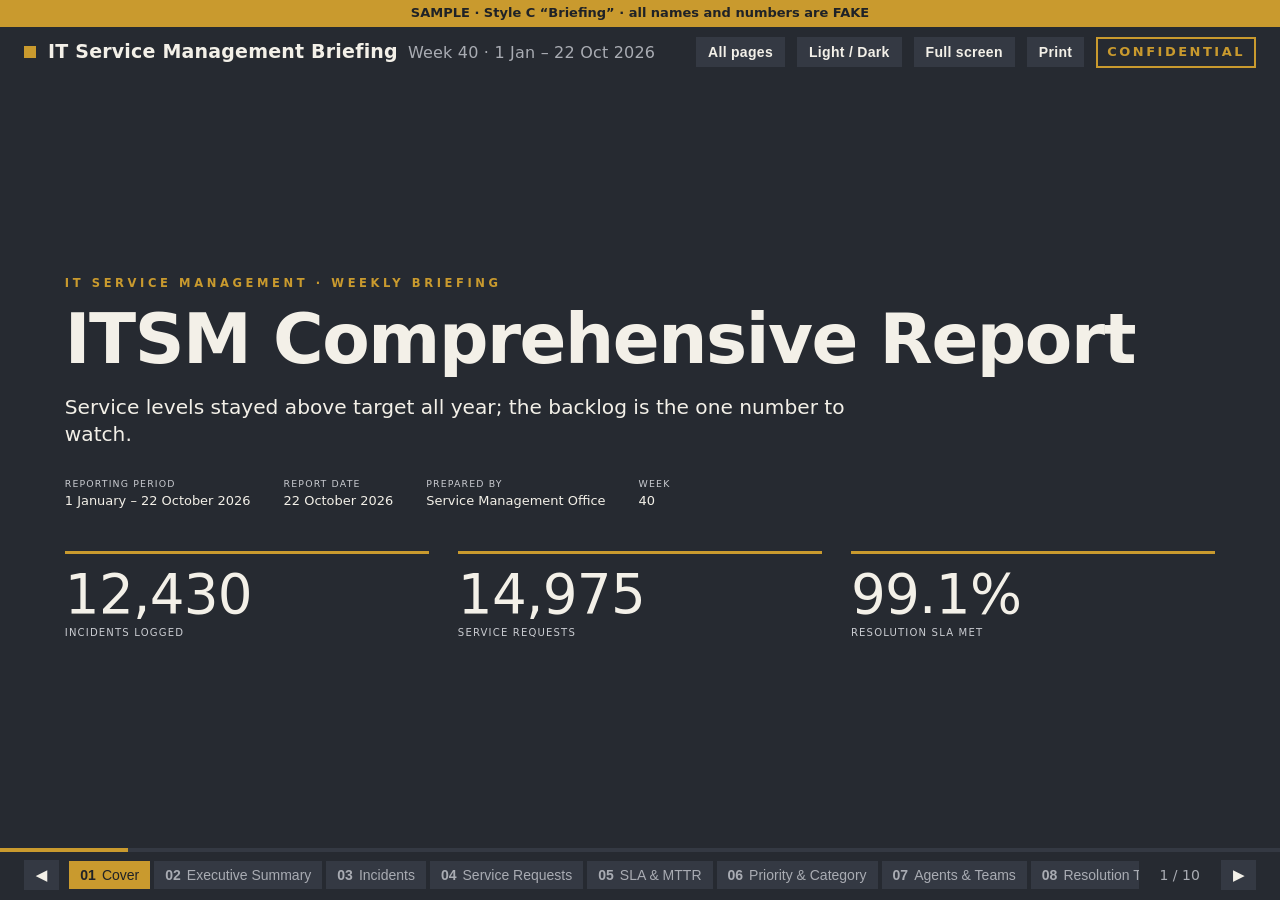
==== commit 6627afae: "Style C sample v2 "Briefing": new structure in the hall colours, no pink Replaces the first Style C " ====
--- a/samples/ITSM_Dashboard_Style_C_sample.html
+++ b/samples/ITSM_Dashboard_Style_C_sample.html
@@ -3,529 +3,633 @@
 <head>
 <meta charset="utf-8">
 <meta name="viewport" content="width=device-width, initial-scale=1">
-<title>ITSM Report Style C</title>
+<title>ITSM Briefing Style C</title>
 <style>
-/* ===== Style C "Desert Editorial" - solid colours only (no gradients, shadows or transparency) ===== */
+/* ===== Style C "Briefing" - hall theme colours (charcoal, green, gold, stone), solid colours only ===== */
 :root{
   color-scheme:light;
-  --bg:#efe7d8;--paper:#fbf7ef;--paper-2:#f4ecdd;--ink:#1c1b19;--ink-2:#4a4741;--ink-3:#6f6a60;--rule:#d8cdb8;--rule-2:#c4b69c;
-  --mast:#1c1b19;--mast-ink:#fbf7ef;--mast-ink-2:#b9b09f;--mast-btn:#2e2c28;--mast-btn-h:#3d3a35;
-  --c1:#a52c3c;--c2:#b08216;--c3:#1d8a5c;--c4:#8e5a1c;--c5:#8c8578;
-  --band1:#1d8a5c;--band2:#2b2926;--band3:#b08216;--band4:#8e5a1c;--band-ink:#fbf7ef;--band3-ink:#1c1b19;
-  --good:#1d7a4c;--good-bg:#dcebe0;--warn:#8a6100;--warn-bg:#f3e4bd;--bad:#a52c3c;--bad-bg:#f2d9d6;
-  --tip-bg:#1c1b19;--tip-ink:#fbf7ef;--grid:#e6dccb;--sample:#b08216;--sample-ink:#1c1b19;
+  --bg:#f3f0e8;--ink:#1f2227;--ink-2:#4b4f57;--ink-3:#757982;--rule:#d9d4c7;--track:#e4dfd3;
+  --bar:#262a31;--bar-ink:#f3f0e8;--bar-ink-2:#a9acb3;--bar-btn:#343943;--bar-btn-h:#424854;
+  --p-char:#262a31;--p-green:#13805a;--p-gold:#c99a2e;--p-ink:#f3f0e8;--p-ink-2:#c9cbd0;--p-gold-ink:#1f2227;--p-gold-ink-2:#3d3a2f;
+  --s1:#13805a;--s2:#a87b0e;--s3:#3e434c;--gold:#c99a2e;
+  --good:#13805a;--warn:#a87b0e;--bad:#a5371f;--chip:#e9e4d8;--mid:#cfc6b0;
+  --tip-bg:#262a31;--tip-ink:#f3f0e8;
 }
 :root[data-theme="dark"]{
   color-scheme:dark;
-  --bg:#151412;--paper:#1d1c1a;--paper-2:#262421;--ink:#f1ebdf;--ink-2:#cfc6b6;--ink-3:#9d9483;--rule:#34312c;--rule-2:#4a463f;
-  --mast:#0d0c0b;--mast-ink:#f1ebdf;--mast-ink-2:#9d9483;--mast-btn:#262421;--mast-btn-h:#34312c;
-  --c1:#c4505a;--c2:#b08a24;--c3:#2a9468;--c4:#a3692e;--c5:#8c8578;
-  --band1:#1f7a54;--band2:#57514a;--band3:#b08a24;--band4:#8c5a26;--band-ink:#f1ebdf;--band3-ink:#151412;
-  --good:#4fbf86;--good-bg:#173226;--warn:#e0b04a;--warn-bg:#3a2f12;--bad:#e67680;--bad-bg:#3d1c20;
-  --tip-bg:#f1ebdf;--tip-ink:#151412;--grid:#2a2825;--sample:#b08a24;--sample-ink:#151412;
+  --bg:#1c1e22;--ink:#eeeae1;--ink-2:#c3c1ba;--ink-3:#8f9199;--rule:#33363d;--track:#2c2f35;
+  --bar:#141518;--bar-ink:#eeeae1;--bar-ink-2:#8f9199;--bar-btn:#2a2d33;--bar-btn-h:#363a41;
+  --p-char:#2e323a;--p-green:#17704f;--p-gold:#b08a24;--p-ink:#eeeae1;--p-ink-2:#b9bcc3;--p-gold-ink:#16171a;--p-gold-ink-2:#2e2a1e;
+  --s1:#2a9a6c;--s2:#b08a24;--s3:#8a9099;--gold:#c99a2e;
+  --good:#3cae7e;--warn:#d0a33a;--bad:#c94236;--chip:#2a2d33;--mid:#454a53;
+  --tip-bg:#eeeae1;--tip-ink:#16171a;
 }
 *{box-sizing:border-box}
-html{scroll-behavior:smooth}
-body{margin:0;background:var(--bg);color:var(--ink);font:18px/1.45 "Segoe UI",system-ui,-apple-system,Arial,sans-serif;-webkit-print-color-adjust:exact;print-color-adjust:exact}
-h1,h2,h3,.serif{font-family:Georgia,"Times New Roman",serif;font-weight:700}
-.sample{background:var(--sample);color:var(--sample-ink);text-align:center;font-size:14px;font-weight:600;padding:6px 16px;letter-spacing:.3px}
-
-/* masthead + page tabs */
-.mast{position:sticky;top:0;z-index:20;background:var(--mast);color:var(--mast-ink)}
-.mast .row{display:flex;align-items:center;gap:14px;padding:12px 28px}
-.mast .mark{background:var(--c1);color:#fbf7ef;font:700 15px/1 "Segoe UI",sans-serif;letter-spacing:2px;padding:9px 10px}
-.mast h1{margin:0;font-size:24px;flex:1;min-width:0;white-space:nowrap;overflow:hidden;text-overflow:ellipsis}
-.mast h1 span{font:400 16px "Segoe UI",sans-serif;color:var(--mast-ink-2);margin-left:10px}
-.chip{border:2px solid var(--mast-ink-2);color:var(--mast-ink);padding:3px 10px;font-size:15px;white-space:nowrap}
-.btn{background:var(--mast-btn);color:var(--mast-ink);border:0;padding:8px 13px;font:600 15px "Segoe UI",sans-serif;cursor:pointer}
-.btn:hover{background:var(--mast-btn-h)}
-.conf{background:var(--c1);color:#fbf7ef;font-weight:700;letter-spacing:2px;font-size:14px;padding:8px 11px}
-.tabs{display:flex;overflow-x:auto;border-top:1px solid var(--mast-btn);padding:0 20px;scrollbar-width:none}
-.tabs::-webkit-scrollbar{display:none}
-.tabs a{flex:none;color:var(--mast-ink-2);text-decoration:none;padding:10px 14px 9px;font-size:15px;border-bottom:4px solid var(--mast)}
-.tabs a b{color:var(--mast-ink);margin-right:6px;font-variant-numeric:tabular-nums}
-.tabs a:hover{color:var(--mast-ink)}
-.tabs a.on{color:var(--mast-ink);border-bottom-color:var(--c2)}
-
-/* pages */
-main{padding:28px 28px 40px;max-width:1880px;margin:0 auto}
-section.pg{background:var(--paper);border:2px solid var(--ink);margin-bottom:34px;scroll-margin-top:118px}
-.ph{display:flex;align-items:stretch;border-bottom:2px solid var(--ink)}
-.ph .no{flex:none;width:118px;display:grid;place-items:center;font:700 54px/1 Georgia,serif;color:var(--band-ink);background:var(--band)}
-.ph .tt{flex:1;min-width:0;padding:16px 24px}
-.ph h2{margin:0;font-size:34px;letter-spacing:-.3px;line-height:1.1}
-.ph p{margin:6px 0 0;color:var(--ink-3);font-size:17px}
-.ph .per{flex:none;align-self:center;margin-right:24px;font-size:15px;color:var(--ink-2);border:2px solid var(--rule-2);padding:4px 10px;white-space:nowrap}
-section.pg:nth-of-type(4n+1){--band:var(--band1)}section.pg:nth-of-type(4n+2){--band:var(--band2)}
-section.pg:nth-of-type(4n+3){--band:var(--band3);--band-ink:var(--band3-ink)}section.pg:nth-of-type(4n+4){--band:var(--band4)}
-.bd{padding:22px 24px 24px}
-.pf{display:flex;justify-content:space-between;gap:12px;border-top:2px solid var(--ink);padding:9px 24px;font-size:14px;color:var(--ink-3);letter-spacing:.4px}
-.pf b{color:var(--ink)}
-
-/* grid + panels */
-.grid{display:grid;gap:18px}
-.g2{grid-template-columns:1fr 1fr}.g3{grid-template-columns:repeat(3,1fr)}.g4{grid-template-columns:repeat(4,1fr)}
-.g12{grid-template-columns:1.55fr 1fr}.g21{grid-template-columns:1fr 1.55fr}
-.mt{margin-top:18px}
-.panel{background:var(--paper);border:2px solid var(--rule);padding:16px 18px;min-width:0}
-.panel h3{margin:0;font-size:21px}
-.panel .sub{color:var(--ink-3);font-size:15px;margin:2px 0 10px}
-
-/* KPI tiles: labels share one height so numbers line up */
-.kpis{display:grid;grid-template-columns:repeat(auto-fit,minmax(200px,1fr));gap:0;border:2px solid var(--ink)}
-.kpi{display:flex;flex-direction:column;padding:14px 18px 14px;border-right:2px solid var(--ink);background:var(--paper);min-width:0}
-.kpi:last-child{border-right:0}
-.kpi .lab{font-size:15px;font-weight:600;color:var(--ink-2);text-transform:uppercase;letter-spacing:.6px;line-height:1.3;min-height:2.6em}
-.kpi .val{font:700 42px/1.1 Georgia,serif;letter-spacing:-.5px;margin:6px 0 8px;font-variant-numeric:tabular-nums}
-.kpi .val small{font-size:22px;font-weight:400;color:var(--ink-3)}
-.kpi .meta{margin-top:auto;font-size:15px;color:var(--ink-3);display:flex;flex-wrap:wrap;gap:6px;align-items:center}
-.kpi.hero{background:var(--band);color:var(--band-ink)}
-.kpi.hero .lab,.kpi.hero .meta,.kpi.hero .val small{color:var(--band-ink)}
-.meter{height:8px;background:var(--rule);margin-top:8px}.meter i{display:block;height:100%;background:var(--c3)}
-.kpi.hero .meter{background:var(--band-ink)}.kpi.hero .meter i{background:var(--ink)}
-.pill{display:inline-flex;align-items:center;gap:5px;padding:1px 9px;font-size:14px;font-weight:700;white-space:nowrap}
-.ok{color:var(--good);background:var(--good-bg)}.wn{color:var(--warn);background:var(--warn-bg)}.bad{color:var(--bad);background:var(--bad-bg)}
-.kpi.hero .pill{background:var(--band-ink);color:var(--band)}
-
-/* charts */
+html,body{height:100%}
+body{margin:0;background:var(--bg);color:var(--ink);font:18px/1.45 "Segoe UI",system-ui,-apple-system,Arial,sans-serif;-webkit-print-color-adjust:exact;print-color-adjust:exact;display:flex;flex-direction:column}
+.sample{background:var(--gold);color:#1f2227;text-align:center;font-size:13px;font-weight:600;padding:4px 12px}
+
+/* slim top bar */
+.bar{flex:none;display:flex;align-items:center;gap:12px;padding:10px 24px;background:var(--bar);color:var(--bar-ink)}
+.bar .dot{width:12px;height:12px;background:var(--gold)}
+.bar h1{margin:0;font-size:19px;font-weight:600;letter-spacing:.2px;flex:1;min-width:0;white-space:nowrap;overflow:hidden;text-overflow:ellipsis}
+.bar h1 span{font-weight:400;color:var(--bar-ink-2);margin-left:10px;font-size:16px}
+.btn{background:var(--bar-btn);color:var(--bar-ink);border:0;padding:7px 12px;font:600 14px "Segoe UI",sans-serif;cursor:pointer;letter-spacing:.3px}
+.btn:hover{background:var(--bar-btn-h)}
+.conf{color:var(--gold);font-size:13px;font-weight:700;letter-spacing:2.5px;border:2px solid var(--gold);padding:4px 9px}
+
+/* stage: one page at a time */
+.stage{flex:1;min-height:0;position:relative}
+.pg{position:absolute;inset:0;display:none;grid-template-columns:minmax(380px,31%) 1fr}
+.pg.cur{display:grid}
+
+/* left colour panel */
+.panel{background:var(--pc);color:var(--pi);padding:38px 40px 30px;display:flex;flex-direction:column;min-height:0;overflow:auto}
+.pg[data-c="char"]{--pc:var(--p-char);--pi:var(--p-ink);--pi2:var(--p-ink-2);--acc:var(--gold)}
+.pg[data-c="green"]{--pc:var(--p-green);--pi:var(--p-ink);--pi2:var(--p-ink-2);--acc:var(--gold)}
+.pg[data-c="gold"]{--pc:var(--p-gold);--pi:var(--p-gold-ink);--pi2:var(--p-gold-ink-2);--acc:var(--p-gold-ink)}
+.panel .no{font-size:15px;letter-spacing:3px;font-weight:600;color:var(--pi2)}
+.panel .no b{color:var(--acc);font-weight:700}
+.panel h2{margin:10px 0 0;font-size:40px;font-weight:600;line-height:1.08;letter-spacing:-.6px}
+.panel .msg{margin:18px 0 0;font-size:22px;font-weight:300;line-height:1.35;color:var(--pi)}
+.panel .rule{width:56px;height:5px;background:var(--acc);margin:22px 0 4px}
+.big{margin-top:auto;padding-top:20px}
+.big .n{padding:14px 0;border-top:1px solid var(--pi2)}
+.big .n:first-child{border-top:0}
+.big .v{font-size:52px;font-weight:300;line-height:1.05;letter-spacing:-1px;font-variant-numeric:tabular-nums}
+.big .v small{font-size:22px;margin-left:4px}
+.big .l{font-size:14px;letter-spacing:1.6px;text-transform:uppercase;color:var(--pi2);margin-top:4px}
+.big .l .st{color:var(--pi);font-weight:700;letter-spacing:.5px;text-transform:none;margin-left:6px}
+
+/* right content */
+.content{padding:30px 36px 26px;overflow:auto;min-width:0;display:flex;flex-direction:column;gap:26px}
+.row{display:grid;gap:34px}.r2{grid-template-columns:1fr 1fr}.r21{grid-template-columns:1.5fr 1fr}.r12{grid-template-columns:1fr 1.5fr}
+.blk{min-width:0}
+.blk h3{margin:0;font-size:14px;font-weight:700;letter-spacing:1.8px;text-transform:uppercase;color:var(--ink-2)}
+.blk h3::after{content:"";display:block;width:34px;height:4px;background:var(--gold);margin:8px 0 2px}
+.blk .sub{font-size:15px;color:var(--ink-3);margin:6px 0 12px}
+.hr{height:1px;background:var(--rule)}
+.legend{display:flex;flex-wrap:wrap;gap:4px 18px;font-size:15px;color:var(--ink-2);margin-top:8px}
+.legend i{display:inline-block;width:12px;height:12px;margin-right:6px;vertical-align:-1px}
 .chart{position:relative;width:100%}
 .chart svg{display:block;width:100%;overflow:visible}
-.chart text{font-family:"Segoe UI",system-ui,sans-serif}
-.ax{fill:var(--ink-3);font-size:14px}.lbl{fill:var(--ink-2);font-size:14px;font-weight:600}.gl{stroke:var(--grid)}.base{stroke:var(--ink-3)}
-.legend{display:flex;flex-wrap:wrap;gap:4px 16px;font-size:15px;color:var(--ink-2);margin-top:8px}
-.legend i{display:inline-block;width:12px;height:12px;margin-right:6px;vertical-align:-1px}
+.ax{fill:var(--ink-3);font-size:14px}.lbl{fill:var(--ink);font-size:14px;font-weight:600}.gl{stroke:var(--rule)}
+.hit{fill:transparent}
 .tip{position:fixed;pointer-events:none;background:var(--tip-bg);color:var(--tip-ink);font-size:15px;padding:6px 10px;display:none;z-index:50;white-space:nowrap}
-.hit{fill:transparent;cursor:default}
-
-/* tables + lists */
+.st-good{color:var(--good)}.st-warn{color:var(--warn)}.st-bad{color:var(--bad)}
+.tag{display:inline-block;font-size:13px;font-weight:700;letter-spacing:.6px;padding:2px 8px;background:var(--chip)}
+
+/* ranked list */
+.rank{margin:0;padding:0;list-style:none}
+.rank li{display:grid;grid-template-columns:34px 1fr 1fr 70px;align-items:center;gap:12px;padding:7px 0;border-bottom:1px solid var(--rule);font-size:16px}
+.rank .k{font-size:14px;color:var(--ink-3);font-variant-numeric:tabular-nums}
+.rank .t{height:10px;background:var(--track)}.rank .t i{display:block;height:100%;background:var(--s1)}
+.rank .v{text-align:right;font-weight:600;font-variant-numeric:tabular-nums}
 table{width:100%;border-collapse:collapse;font-size:16px}
-th{text-align:left;font-size:13px;text-transform:uppercase;letter-spacing:.7px;color:var(--ink-3);border-bottom:2px solid var(--ink);padding:8px 10px}
-td{padding:10px;border-bottom:1px solid var(--rule);vertical-align:top}
+th{text-align:left;font-size:12.5px;letter-spacing:1.4px;text-transform:uppercase;color:var(--ink-3);padding:6px 8px;border-bottom:2px solid var(--ink)}
+td{padding:9px 8px;border-bottom:1px solid var(--rule)}
 td.n,th.n{text-align:right;font-variant-numeric:tabular-nums}
-.tw{overflow-x:auto}
-.id{display:inline-block;background:var(--ink);color:var(--paper);font-weight:700;font-size:13px;padding:2px 7px}
-.list{margin:0;padding:0;list-style:none}
-.list li{display:flex;gap:14px;padding:12px 0;border-bottom:1px solid var(--rule)}
-.list li:last-child{border-bottom:0}
-.list .k{flex:none;width:40px;height:40px;display:grid;place-items:center;font:700 18px Georgia,serif;background:var(--band);color:var(--band-ink)}
-.list b{display:block;font-size:18px}.list span{color:var(--ink-2);font-size:16px}
-.quote{border-left:8px solid var(--c2);padding:6px 0 6px 18px;font:italic 400 22px/1.45 Georgia,serif;color:var(--ink)}
+
+/* risk matrix */
+.matrix{display:grid;grid-template-columns:auto repeat(3,1fr);grid-template-rows:repeat(3,96px) auto;gap:4px;font-size:14px}
+.matrix .ylab{writing-mode:vertical-rl;transform:rotate(180deg);text-align:center;color:var(--ink-3);letter-spacing:1.4px;text-transform:uppercase;font-size:12.5px;grid-row:1/4}
+.matrix .c{background:var(--track);display:flex;flex-wrap:wrap;align-content:center;justify-content:center;gap:6px;padding:6px}
+.matrix .c.m{background:var(--mid)}.matrix .c.h{background:var(--s3)}
+.matrix .c.h .id{background:var(--gold);color:#1f2227}
+.matrix .xl{grid-column:2/5;display:flex;justify-content:space-between;color:var(--ink-3);letter-spacing:1.4px;text-transform:uppercase;font-size:12.5px;padding-top:4px}
+.id{display:inline-grid;place-items:center;min-width:36px;height:30px;background:var(--ink);color:var(--bg);font-weight:700;font-size:14px}
+.risks{margin:0;padding:0;list-style:none}
+.risks li{display:grid;grid-template-columns:44px 1fr auto;gap:12px;padding:10px 0;border-bottom:1px solid var(--rule);align-items:start}
+.risks b{display:block;font-size:17px}.risks span{color:var(--ink-2);font-size:15px}.risks .id{color:var(--bg)}
+
+/* timeline */
+.tl{margin:0;padding:0 0 0 26px;list-style:none;border-left:4px solid var(--gold)}
+.tl li{position:relative;padding:0 0 20px 16px}
+.tl li::before{content:"";position:absolute;left:-38px;top:4px;width:20px;height:20px;background:var(--bg);border:4px solid var(--gold)}
+.tl .w{font-size:13px;letter-spacing:1.6px;text-transform:uppercase;color:var(--ink-3)}
+.tl b{display:block;font-size:19px;margin:2px 0}.tl span{color:var(--ink-2);font-size:16px}
+.facts{margin:0;padding:0;list-style:none;counter-reset:f}
+.facts li{display:grid;grid-template-columns:auto 1fr;gap:16px;padding:12px 0;border-bottom:1px solid var(--rule)}
+.facts li::before{counter-increment:f;content:counter(f,decimal-leading-zero);font-size:34px;font-weight:300;color:var(--s2);line-height:1}
+.facts b{display:block;font-size:18px}.facts span{color:var(--ink-2);font-size:16px}
 
 /* cover */
-#p1 .cv{display:grid;grid-template-columns:1.5fr 1fr;min-height:620px}
-#p1 .cv .hero{background:var(--mast);color:var(--mast-ink);padding:54px 56px;display:flex;flex-direction:column;justify-content:center}
-#p1 .eyebrow{color:var(--c2);letter-spacing:4px;font-weight:700;font-size:16px}
-#p1 h2.big{font-size:84px;line-height:1;margin:18px 0 12px;letter-spacing:-1.5px}
-#p1 .tag{font:italic 24px Georgia,serif;color:var(--mast-ink-2);margin-bottom:30px}
-#p1 dl{display:grid;grid-template-columns:max-content 1fr;gap:8px 26px;margin:0;font-size:19px}
-#p1 dt{color:var(--mast-ink-2)}#p1 dd{margin:0;font-weight:600}
-#p1 .stack{display:grid;grid-template-rows:repeat(3,1fr)}
-#p1 .stack .kpi{border-right:0;border-bottom:2px solid var(--ink);justify-content:center;padding:22px 30px}
-#p1 .stack .kpi:last-child{border-bottom:0}
-#p1 .stack .kpi .lab{min-height:0}
-#p1 .stack .kpi .val{font-size:64px}
-#p1 .s1{background:var(--c1);color:#fbf7ef}#p1 .s2{background:var(--band1);color:var(--band-ink)}#p1 .s3{background:var(--band3);color:var(--band3-ink)}
-#p1 .stack .kpi .lab,#p1 .stack .kpi .meta{color:inherit}
-
-/* present + print */
-.hud{display:none}
-body.present .mast,body.present .sample{display:none}
-body.present main{max-width:none;padding:22px 34px}
-body.present section.pg{display:none;margin:0;min-height:calc(100vh - 44px)}
-body.present section.pg.cur{display:block}
-body.present .hud{display:flex;position:fixed;right:18px;bottom:18px;gap:6px;align-items:center;background:var(--mast);color:var(--mast-ink);padding:5px 6px 5px 14px;font-size:14px;z-index:30}
-@media (max-width:1100px){.g2,.g3,.g4,.g12,.g21,#p1 .cv{grid-template-columns:1fr}#p1 h2.big{font-size:54px}.kpi{border-right:0;border-bottom:2px solid var(--ink)}.mast .chip{display:none}}
-@media (max-width:640px){.mast h1 span{display:none}#p1 h2.big{font-size:40px;overflow-wrap:anywhere}main{padding:16px}.mast .row{padding:10px 16px;flex-wrap:wrap}.ph .no{width:72px;font-size:34px}.ph .per{display:none}.ph h2{font-size:26px}#p1 .cv .hero{padding:30px 22px}}
-@media print{@page{size:A4 landscape;margin:8mm}.mast,.sample,.hud{display:none!important}main{padding:0;max-width:none}section.pg{break-after:page;margin:0}}
+.pg.cover{grid-template-columns:1fr}
+.cover .panel{padding:70px 90px;justify-content:center}
+.cover .eyebrow{color:var(--gold);letter-spacing:5px;font-weight:700;font-size:16px}
+.cover h2{font-size:96px;font-weight:600;letter-spacing:-2px;margin:18px 0 10px;line-height:1}
+.cover .msg{font-size:28px;max-width:1100px}
+.cover .meta{display:flex;flex-wrap:wrap;gap:12px 46px;margin-top:40px;font-size:18px}
+.cover .meta div span{display:block;color:var(--pi2);font-size:13px;letter-spacing:1.6px;text-transform:uppercase;margin-bottom:2px}
+.cover .big{display:grid;grid-template-columns:repeat(3,minmax(0,1fr));gap:0 40px;margin-top:56px;padding-top:0}
+.cover .big .n{border-top:5px solid var(--gold);padding-top:16px}
+.cover .big .v{font-size:76px}
+
+/* dock */
+.dock{flex:none;display:flex;align-items:center;gap:10px;padding:8px 24px 10px;background:var(--bar);color:var(--bar-ink)}
+.dock .pages{display:flex;gap:4px;flex:1;min-width:0;overflow-x:auto;scrollbar-width:none}
+.dock .pages::-webkit-scrollbar{display:none}
+.dock .pages button{flex:none;background:var(--bar-btn);color:var(--bar-ink-2);border:0;padding:6px 11px;font:600 14px "Segoe UI",sans-serif;cursor:pointer;white-space:nowrap}
+.dock .pages button span{font-weight:400;margin-left:6px}
+.dock .pages button.on{background:var(--gold);color:#1f2227}
+.dock .pos{font-size:14px;color:var(--bar-ink-2);min-width:62px;text-align:center;font-variant-numeric:tabular-nums}
+.prog{flex:none;height:4px;background:var(--bar-btn)}.prog i{display:block;height:100%;background:var(--gold);transition:width .2s}
+
+/* all-pages view, small screens and print: every page one after another */
+body.all .stage,body.narrow .stage{position:static}
+body.all .pg,body.narrow .pg{position:relative;display:grid;min-height:calc(100vh - 120px);border-bottom:8px solid var(--bar)}
+body.all .dock .pages button.on{background:var(--bar-btn);color:var(--bar-ink-2)}
+body.all,body.narrow{display:block}
+body.all .bar,body.narrow .bar{position:sticky;top:0;z-index:5}
+body.all .dock,body.all .prog,body.narrow .dock,body.narrow .prog{display:none}
+@media (max-width:980px){
+  .pg,.pg.cover{grid-template-columns:1fr}
+  .panel{padding:28px 22px}.content{padding:22px 18px;overflow:visible}
+  .r2,.r21,.r12{grid-template-columns:1fr}
+  .cover .panel{padding:40px 22px}.cover h2{font-size:40px;overflow-wrap:anywhere}.bar{flex-wrap:wrap}.cover .big{grid-template-columns:1fr}.cover .big .v{font-size:58px}
+  .bar h1 span,.conf{display:none}
+}
+@media print{
+  @page{size:A4 landscape;margin:0}
+  body{display:block}.bar,.dock,.prog,.sample{display:none!important}
+  .stage{position:static}.pg{position:relative;display:grid!important;height:100vh;break-after:page;border:0}
+  .content{overflow:visible}
+}
 </style>
 </head>
 <body>
-<div class="sample">SAMPLE · Style C · all names and numbers are FAKE</div>
-<header class="mast">
-  <div class="row">
-    <span class="mark">ITSM</span>
-    <h1>IT Service Management Report<span>Weekly · Wkly_Report</span></h1>
-    <span class="chip">Week 40 · 1 Jan – 22 Oct 2026</span>
-    <button class="btn" id="theme" title="Switch light / dark">Light / Dark</button>
-    <button class="btn" id="present" title="One page at a time (P)">Present</button>
-    <button class="btn" onclick="window.print()">Print</button>
-    <span class="conf">CONFIDENTIAL</span>
-  </div>
-  <nav class="tabs" id="tabs"></nav>
+<div class="sample">SAMPLE · Style C “Briefing” · all names and numbers are FAKE</div>
+<header class="bar">
+  <span class="dot"></span>
+  <h1>IT Service Management Briefing<span>Week 40 · 1 Jan – 22 Oct 2026</span></h1>
+  <button class="btn" id="all" title="Show every page one after another">All pages</button>
+  <button class="btn" id="theme">Light / Dark</button>
+  <button class="btn" id="full" title="Full screen (F)">Full screen</button>
+  <button class="btn" onclick="window.print()">Print</button>
+  <span class="conf">CONFIDENTIAL</span>
 </header>
 
-<main id="content">
+<div class="stage" id="stage">
 
 <!-- 1 cover -->
-<section class="pg" id="p1" data-t="Cover">
-  <div class="cv">
-    <div class="hero">
-      <div class="eyebrow">IT SERVICE MANAGEMENT · WEEK 40</div>
-      <h2 class="big">ITSM Comprehensive Report</h2>
-      <div class="tag">Incidents, service requests and SLA performance, year to date</div>
-      <dl><dt>Reporting period</dt><dd>1 January – 22 October 2026</dd><dt>Report date</dt><dd>22 October 2026</dd><dt>Prepared by</dt><dd>Service Management Office</dd><dt>Audience</dt><dd>IT Leadership</dd></dl>
-    </div>
-    <div class="stack">
-      <div class="kpi s1"><div class="lab">Incidents logged</div><div class="val">12,430</div><div class="meta">98.6% closed</div></div>
-      <div class="kpi s2"><div class="lab">Service requests</div><div class="val">14,975</div><div class="meta">97.9% fulfilled</div></div>
-      <div class="kpi s3"><div class="lab">Resolution SLA met</div><div class="val">99.1%</div><div class="meta">target 95%</div></div>
-    </div>
-  </div>
-  <div class="pf"><span>IT Service Management · CONFIDENTIAL</span><span>Page <b>1</b> of 10</span></div>
+<section class="pg cover cur" data-c="char" data-t="Cover" id="p1">
+  <div class="panel">
+    <div class="eyebrow">IT SERVICE MANAGEMENT · WEEKLY BRIEFING</div>
+    <h2>ITSM Comprehensive Report</h2>
+    <div class="msg">Service levels stayed above target all year; the backlog is the one number to watch.</div>
+    <div class="meta">
+      <div><span>Reporting period</span>1 January – 22 October 2026</div>
+      <div><span>Report date</span>22 October 2026</div>
+      <div><span>Prepared by</span>Service Management Office</div>
+      <div><span>Week</span>40</div>
+    </div>
+    <div class="big">
+      <div class="n"><div class="v">12,430</div><div class="l">Incidents logged</div></div>
+      <div class="n"><div class="v">14,975</div><div class="l">Service requests</div></div>
+      <div class="n"><div class="v">99.1%</div><div class="l">Resolution SLA met</div></div>
+    </div>
+  </div>
 </section>
 
 <!-- 2 executive summary -->
-<section class="pg" id="p2" data-t="Executive Summary">
-  <div class="ph"><div class="no">02</div><div class="tt"><h2>Executive Summary</h2><p>Key performance indicators, year to date</p></div><div class="per">1 Jan – 22 Oct 2026</div></div>
-  <div class="bd">
-    <div class="kpis">
-      <div class="kpi hero"><div class="lab">Total incidents</div><div class="val">12,430</div><div class="meta">Jan – Oct</div></div>
-      <div class="kpi"><div class="lab">Incident closure rate (closed + resolved)</div><div class="val">98.6%</div><div class="meta"><span class="pill ok">✓ Met</span>12,256 / 12,430</div></div>
-      <div class="kpi"><div class="lab">Service requests</div><div class="val">14,975</div><div class="meta">Jan – Oct</div></div>
-      <div class="kpi"><div class="lab">SR completion rate this period</div><div class="val">97.9%</div><div class="meta"><span class="pill ok">✓ Met</span>14,660 / 14,975</div></div>
-      <div class="kpi"><div class="lab">Mean time to resolve</div><div class="val">3:12<small> h</small></div><div class="meta">SLA 40 h</div></div>
-      <div class="kpi"><div class="lab">Open backlog</div><div class="val">489</div><div class="meta"><span class="pill wn">▲ 4% vs last week</span></div></div>
-    </div>
-    <div class="grid g12 mt">
-      <div class="panel"><h3>Monthly volume</h3><div class="sub">Incidents and service requests, stacked = total</div><div class="chart" data-c='{"t":"columns","stack":true,"cats":["Jan","Feb","Mar","Apr","May","Jun","Jul","Aug","Sep","Oct"],"series":[{"n":"Incidents","v":[1180,1040,1310,1475,1290,1220,1350,1185,1240,1140]},{"n":"Service requests","v":[1420,1310,1505,1660,1550,1480,1610,1420,1560,1460]}],"h":330}'></div></div>
-      <div class="panel"><h3>Incident status</h3><div class="sub">Share of all incidents</div><div class="chart" data-c='{"t":"donut","cats":["Closed","Resolved","In progress","On hold"],"v":[11890,366,128,46],"colors":["c3","c2","c4","c1"],"center":"12,430","csub":"incidents","h":330}'></div></div>
-    </div>
-    <div class="grid g2 mt">
-      <div class="panel"><h3>Weekly incidents</h3><div class="sub">Created vs closed, last 8 weeks</div><div class="chart" data-c='{"t":"columns","cats":["W33","W34","W35","W36","W37","W38","W39","W40"],"series":[{"n":"Created","v":[290,305,276,312,298,284,301,279]},{"n":"Closed","v":[286,309,270,315,301,280,296,284]}],"h":270}'></div></div>
-      <div class="panel"><h3>Highlights</h3><div class="sub">This reporting period</div>
-        <ul class="list">
-          <li><span class="k">1</span><div><b>Resolution SLA held above 99%</b><span>For the sixth week in a row, against a 95% target.</span></div></li>
-          <li><span class="k">2</span><div><b>Backlog up 4% week on week</b><span>Driven by a spike in access requests after the system migration.</span></div></li>
-          <li><span class="k">3</span><div><b>Self-service share reached 31%</b><span>Up from 24% at the start of the year.</span></div></li>
+<section class="pg" data-c="green" data-t="Executive Summary" id="p2">
+  <div class="panel">
+    <div class="no">PAGE <b>02</b> / 10</div>
+    <h2>Executive Summary</h2>
+    <div class="rule"></div>
+    <div class="msg">Demand is steady at about 2,700 tickets a month and nearly every ticket is closed within target.</div>
+    <div class="big">
+      <div class="n"><div class="v">12,430</div><div class="l">Total incidents<span class="st">98.6% closed</span></div></div>
+      <div class="n"><div class="v">14,975</div><div class="l">Service requests<span class="st">97.9% fulfilled</span></div></div>
+      <div class="n"><div class="v">3:12<small>h</small></div><div class="l">Mean time to resolve<span class="st">SLA 40 h</span></div></div>
+    </div>
+  </div>
+  <div class="content">
+    <div class="blk"><h3>Monthly volume</h3><div class="sub">Incidents and service requests, stacked</div>
+      <div class="chart" data-c='{"t":"area","cats":["Jan","Feb","Mar","Apr","May","Jun","Jul","Aug","Sep","Oct"],"series":[{"n":"Incidents","v":[1180,1040,1310,1475,1290,1220,1350,1185,1240,1140]},{"n":"Service requests","v":[1420,1310,1505,1660,1550,1480,1610,1420,1560,1460]}],"h":250}'></div></div>
+    <div class="row r2">
+      <div class="blk"><h3>Incident status</h3><div class="sub">Each square = 1% of 12,430 incidents</div>
+        <div class="chart" data-c='{"t":"waffle","cats":["Closed","Resolved","In progress","On hold"],"v":[11890,366,128,46],"colors":["s1","s2","s3","bad"]}'></div></div>
+      <div class="blk"><h3>Against target</h3><div class="sub">Bar = actual · line = target</div>
+        <div class="chart" data-c='{"t":"bullet","rows":[{"n":"Incident closure","v":98.6,"t":95},{"n":"SR completion","v":97.9,"t":95},{"n":"Resolution SLA","v":99.1,"t":95},{"n":"Response SLA","v":98.7,"t":95}],"min":80,"max":100,"unit":"%"}'></div></div>
+    </div>
+  </div>
+</section>
+
+<!-- 3 incident summary -->
+<section class="pg" data-c="gold" data-t="Incidents" id="p3">
+  <div class="panel">
+    <div class="no">PAGE <b>03</b> / 10</div>
+    <h2>Incident Summary</h2>
+    <div class="rule"></div>
+    <div class="msg">Software and hardware make up 39% of all incidents; critical incidents stay rare.</div>
+    <div class="big">
+      <div class="n"><div class="v">11,890</div><div class="l">Closed<span class="st">95.7%</span></div></div>
+      <div class="n"><div class="v">366</div><div class="l">Resolved, awaiting closure</div></div>
+      <div class="n"><div class="v">3,530 → 3,985 → 3,775</div><div class="l">Quarterly volume<span class="st">+13% · −5%</span></div></div>
+    </div>
+  </div>
+  <div class="content">
+    <div class="blk"><h3>By priority</h3><div class="sub">Share of all incidents</div>
+      <div class="chart" data-c='{"t":"prop","cats":["P1 Critical","P2 High","P3 Moderate","P4 Low"],"v":[9,31,4870,7520],"colors":["bad","s2","s3","s1"]}'></div></div>
+    <div class="blk"><h3>By classification</h3><div class="sub">Incidents and share of total</div>
+      <div class="chart" data-c='{"t":"lolli","share":true,"cats":["Software","Hardware","Network","Access","Email & collaboration","Security","Applications","Telephony","Not classified"],"v":[2640,2215,1890,1610,1420,1120,880,520,135]}'></div></div>
+  </div>
+</section>
+
+<!-- 4 service requests -->
+<section class="pg" data-c="char" data-t="Service Requests" id="p4">
+  <div class="panel">
+    <div class="no">PAGE <b>04</b> / 10</div>
+    <h2>Service Request Trends</h2>
+    <div class="rule"></div>
+    <div class="msg">Requests peaked in April; software installation alone is one in four requests.</div>
+    <div class="big">
+      <div class="n"><div class="v">14,975</div><div class="l">Service requests</div></div>
+      <div class="n"><div class="v">98.2%</div><div class="l">SR SLA met<span class="st">target 95%</span></div></div>
+      <div class="n"><div class="v">1.4<small>days</small></div><div class="l">Average fulfilment<span class="st">target 3 days</span></div></div>
+    </div>
+  </div>
+  <div class="content">
+    <div class="blk"><h3>Requests per month</h3><div class="sub">Peak and latest month labelled</div>
+      <div class="chart" data-c='{"t":"area","cats":["Jan","Feb","Mar","Apr","May","Jun","Jul","Aug","Sep","Oct"],"series":[{"n":"Service requests","v":[1420,1310,1505,1660,1550,1480,1610,1420,1560,1460]}],"h":230}'></div></div>
+    <div class="blk"><h3>Top 10 categories</h3><div class="sub">Requests and share of all requests</div>
+      <div class="chart" data-c='{"t":"lolli","share":true,"color":"s2","cats":["Software installation","Access to shared folder","New starter equipment","Email distribution list","Mobile device setup","Password policy exception","Printer access","VPN access","Meeting room equipment","Licence transfer"],"v":[3920,2310,1880,1410,1220,990,860,720,610,480]}'></div></div>
+  </div>
+</section>
+
+<!-- 5 SLA -->
+<section class="pg" data-c="green" data-t="SLA & MTTR" id="p5">
+  <div class="panel">
+    <div class="no">PAGE <b>05</b> / 10</div>
+    <h2>SLA Compliance &amp; MTTR</h2>
+    <div class="rule"></div>
+    <div class="msg">Both SLAs are well above the 95% target; response time is the tighter of the two.</div>
+    <div class="big">
+      <div class="n"><div class="v">112</div><div class="l">Resolution breaches<span class="st">of 12,430</span></div></div>
+      <div class="n"><div class="v">143</div><div class="l">Response breaches<span class="st">of 11,023</span></div></div>
+    </div>
+  </div>
+  <div class="content">
+    <div class="row r2">
+      <div class="blk"><h3>Resolution SLA</h3><div class="sub">Resolved within SLA · target 95%</div><div class="chart" data-c='{"t":"ring","v":99.1,"target":95,"note":"12,318 of 12,430"}'></div></div>
+      <div class="blk"><h3>Response SLA</h3><div class="sub">Responded within SLA · target 95%</div><div class="chart" data-c='{"t":"ring","v":98.7,"target":95,"note":"10,880 of 11,023"}'></div></div>
+    </div>
+    <div class="hr"></div>
+    <div class="blk"><h3>Share of SLA time used</h3><div class="sub">Average time against the SLA budget</div>
+      <div class="chart" data-c='{"t":"bullet","rows":[{"n":"Response · 12.4 of 30 min","v":41,"t":100},{"n":"Resolution · 3:12 of 40 h","v":8,"t":100}],"min":0,"max":100,"unit":"%","color":"s2"}'></div></div>
+  </div>
+</section>
+
+<!-- 6 priority & category -->
+<section class="pg" data-c="gold" data-t="Priority & Category" id="p6">
+  <div class="panel">
+    <div class="no">PAGE <b>06</b> / 10</div>
+    <h2>Priority &amp; Category</h2>
+    <div class="rule"></div>
+    <div class="msg">Requests are mostly low priority; incidents carry nearly all moderate-priority work.</div>
+    <div class="big">
+      <div class="n"><div class="v">40</div><div class="l">P1 + P2 incidents</div></div>
+      <div class="n"><div class="v">77%</div><div class="l">of requests are P4 Low</div></div>
+    </div>
+  </div>
+  <div class="content">
+    <div class="blk"><h3>Priority mix</h3><div class="sub">Incidents vs service requests, share of each</div>
+      <div class="chart" data-c='{"t":"prop","rows":[{"n":"Incidents","v":[9,31,4870,7520]},{"n":"Service requests","v":[2,18,3410,11545]}],"cats":["P1 Critical","P2 High","P3 Moderate","P4 Low"],"colors":["bad","s2","s3","s1"]}'></div></div>
+    <div class="blk"><h3>Top categories</h3><div class="sub">Both record types</div>
+      <table><thead><tr><th>Category</th><th class="n">Incidents</th><th class="n">Requests</th><th class="n">Share</th></tr></thead><tbody>
+        <tr><td>Software</td><td class="n">2,640</td><td class="n">3,920</td><td class="n">23.9%</td></tr>
+        <tr><td>Hardware</td><td class="n">2,215</td><td class="n">1,880</td><td class="n">14.9%</td></tr>
+        <tr><td>Access</td><td class="n">1,610</td><td class="n">2,310</td><td class="n">14.3%</td></tr>
+        <tr><td>Email &amp; collaboration</td><td class="n">1,420</td><td class="n">1,410</td><td class="n">10.3%</td></tr>
+        <tr><td>Network</td><td class="n">1,890</td><td class="n">720</td><td class="n">9.5%</td></tr>
+      </tbody></table></div>
+  </div>
+</section>
+
+<!-- 7 agents -->
+<section class="pg" data-c="char" data-t="Agents & Teams" id="p7">
+  <div class="panel">
+    <div class="no">PAGE <b>07</b> / 10</div>
+    <h2>Agent &amp; Team Performance</h2>
+    <div class="rule"></div>
+    <div class="msg">The service desk resolves half of all incidents in under an hour; infrastructure is below target.</div>
+    <div class="big">
+      <div class="n"><div class="v">6,120</div><div class="l">Resolved by Service Desk L1</div></div>
+      <div class="n"><div class="v">93.8%</div><div class="l">Infrastructure SLA<span class="st">below 95%</span></div></div>
+    </div>
+  </div>
+  <div class="content">
+    <div class="row r2">
+      <div class="blk"><h3>Top 10 agents</h3><div class="sub">Incidents resolved</div>
+        <ol class="rank">
+          <li><span class="k">01</span><span>Agent Alpha</span><span class="t"><i style="width:100%"></i></span><span class="v">1,890</span></li>
+          <li><span class="k">02</span><span>Agent Bravo</span><span class="t"><i style="width:81%"></i></span><span class="v">1,540</span></li>
+          <li><span class="k">03</span><span>Agent Charlie</span><span class="t"><i style="width:76%"></i></span><span class="v">1,430</span></li>
+          <li><span class="k">04</span><span>Agent Delta</span><span class="t"><i style="width:75%"></i></span><span class="v">1,410</span></li>
+          <li><span class="k">05</span><span>Agent Echo</span><span class="t"><i style="width:72%"></i></span><span class="v">1,360</span></li>
+          <li><span class="k">06</span><span>Agent Foxtrot</span><span class="t"><i style="width:68%"></i></span><span class="v">1,290</span></li>
+          <li><span class="k">07</span><span>Agent Golf</span><span class="t"><i style="width:66%"></i></span><span class="v">1,250</span></li>
+          <li><span class="k">08</span><span>Agent Hotel</span><span class="t"><i style="width:57%"></i></span><span class="v">1,080</span></li>
+          <li><span class="k">09</span><span>Agent India</span><span class="t"><i style="width:56%"></i></span><span class="v">1,050</span></li>
+          <li><span class="k">10</span><span>Agent Juliet</span><span class="t"><i style="width:51%"></i></span><span class="v">960</span></li>
+        </ol></div>
+      <div class="blk"><h3>Teams against SLA</h3><div class="sub">Bar = SLA met · line = 95% target</div>
+        <div class="chart" data-c='{"t":"bullet","rows":[{"n":"Service Desk L1","v":99.6,"t":95},{"n":"End-user Support","v":98.9,"t":95},{"n":"Network Operations","v":98.1,"t":95},{"n":"Applications Support","v":96.2,"t":95},{"n":"Security Operations","v":99.0,"t":95},{"n":"Infrastructure","v":93.8,"t":95}],"min":85,"max":100,"unit":"%","flag":true}'></div></div>
+    </div>
+  </div>
+</section>
+
+<!-- 8 resolution time -->
+<section class="pg" data-c="green" data-t="Resolution Time" id="p8">
+  <div class="panel">
+    <div class="no">PAGE <b>08</b> / 10</div>
+    <h2>Resolution Time Analysis</h2>
+    <div class="rule"></div>
+    <div class="msg">Seven in ten incidents are resolved within two days; fewer than one in a hundred stay open past 15 days.</div>
+    <div class="big">
+      <div class="n"><div class="v">71.7%</div><div class="l">Incidents resolved in 0–2 days</div></div>
+      <div class="n"><div class="v">0.9%</div><div class="l">Open longer than 15 days</div></div>
+    </div>
+  </div>
+  <div class="content">
+    <div class="row r2">
+      <div class="blk"><h3>Incident ageing</h3><div class="sub">Share of incidents by time to resolve</div>
+        <div class="chart" data-c='{"t":"cols","cats":["0–2 d","3–5 d","6–10 d","11–15 d","15+ d"],"v":[8910,2420,780,210,110],"colors":["s1","s1","s2","s3","bad"],"h":330}'></div></div>
+      <div class="blk"><h3>Request ageing</h3><div class="sub">Share of requests by time to fulfil</div>
+        <div class="chart" data-c='{"t":"cols","cats":["0–2 d","3–5 d","6–10 d","11–15 d","15+ d"],"v":[9870,3480,1210,290,125],"colors":["s1","s1","s2","s3","bad"],"h":330}'></div></div>
+    </div>
+  </div>
+</section>
+
+<!-- 9 risks -->
+<section class="pg" data-c="gold" data-t="Risks" id="p9">
+  <div class="panel">
+    <div class="no">PAGE <b>09</b> / 10</div>
+    <h2>Risks &amp; Mitigations</h2>
+    <div class="rule"></div>
+    <div class="msg">Two high risks: the post-migration backlog and single-person knowledge in infrastructure.</div>
+    <div class="big">
+      <div class="n"><div class="v">5</div><div class="l">Open risks</div></div>
+      <div class="n"><div class="v">2</div><div class="l">High impact</div></div>
+    </div>
+  </div>
+  <div class="content">
+    <div class="row r12">
+      <div class="blk"><h3>Risk matrix</h3><div class="sub">Impact × likelihood</div>
+        <div class="matrix">
+          <div class="ylab">Impact →</div>
+          <div class="c m"></div><div class="c h"><span class="id">R5</span></div><div class="c h"><span class="id">R1</span></div>
+          <div class="c"></div><div class="c m"><span class="id">R3</span></div><div class="c m"><span class="id">R2</span></div>
+          <div class="c"><span class="id">R4</span></div><div class="c"></div><div class="c m"></div>
+          <div class="xl"><span>Low</span><span>Likelihood →</span><span>High</span></div>
+        </div></div>
+      <div class="blk"><h3>Mitigations</h3><div class="sub">Owner and status</div>
+        <ul class="risks">
+          <li><span class="id">R1</span><div><b>Backlog growth after migration</b><span>Second-line rota; daily backlog review · Service Desk Lead</span></div><span class="tag st-warn">MONITORING</span></li>
+          <li><span class="id">R5</span><div><b>Single-person knowledge, Infrastructure</b><span>Cross-training; runbooks for top 20 tasks · Infrastructure Lead</span></div><span class="tag st-warn">MONITORING</span></li>
+          <li><span class="id">R2</span><div><b>Response SLA pressure in peak weeks</b><span>Auto-assignment; peak-hour staffing · Operations Manager</span></div><span class="tag st-good">ON TRACK</span></li>
+          <li><span class="id">R3</span><div><b>Unclassified tickets distort reports</b><span>Mandatory category at closure · Process Owner</span></div><span class="tag st-good">ON TRACK</span></li>
+          <li><span class="id">R4</span><div><b>Knowledge articles out of date</b><span>Quarterly review cycle · Knowledge Manager</span></div><span class="tag">PLANNED</span></li>
         </ul></div>
     </div>
   </div>
-  <div class="pf"><span>IT Service Management · CONFIDENTIAL</span><span>Page <b>2</b> of 10</span></div>
-</section>
-
-<!-- 3 incident summary -->
-<section class="pg" id="p3" data-t="Incident Summary">
-  <div class="ph"><div class="no">03</div><div class="tt"><h2>Incident Summary</h2><p>Volume, priority and classification</p></div><div class="per">1 Jan – 22 Oct 2026</div></div>
-  <div class="bd">
-    <div class="kpis">
-      <div class="kpi hero"><div class="lab">Total incidents</div><div class="val">12,430</div><div class="meta">year to date</div></div>
-      <div class="kpi"><div class="lab">Closed</div><div class="val">11,890</div><div class="meta">95.7% of total</div></div>
-      <div class="kpi"><div class="lab">Resolved</div><div class="val">366</div><div class="meta">awaiting closure</div></div>
-      <div class="kpi"><div class="lab">Closure rate</div><div class="val">98.6%</div><div class="meter"><i style="width:98.6%"></i></div><div class="meta">target 95%</div></div>
-      <div class="kpi"><div class="lab">Quarterly volume</div><div class="val" style="font-size:30px">3,530 → 3,985 → 3,775</div><div class="meta"><span class="pill wn">▲ 13% Q1→Q2</span><span class="pill ok">▼ 5% Q2→Q3</span></div></div>
-    </div>
-    <div class="grid g21 mt">
-      <div class="panel"><h3>Incidents by priority</h3><div class="sub">Count of incidents</div><div class="chart" data-c='{"t":"donut","cats":["P1 Critical","P2 High","P3 Moderate","P4 Low"],"v":[9,31,4870,7520],"center":"12,430","csub":"incidents","h":340}'></div></div>
-      <div class="panel"><h3>Incidents by classification</h3><div class="sub">Count and share of total</div><div class="chart" data-c='{"t":"hbars","share":true,"cats":["Software","Hardware","Network","Access","Email & collaboration","Security","Applications","Telephony","Not classified"],"v":[2640,2215,1890,1610,1420,1120,880,520,135],"h":340}'></div></div>
-    </div>
-  </div>
-  <div class="pf"><span>IT Service Management · CONFIDENTIAL</span><span>Page <b>3</b> of 10</span></div>
-</section>
-
-<!-- 4 service requests -->
-<section class="pg" id="p4" data-t="Service Requests">
-  <div class="ph"><div class="no">04</div><div class="tt"><h2>Service Request Trends</h2><p>Monthly volume and top categories</p></div><div class="per">1 Jan – 22 Oct 2026</div></div>
-  <div class="bd">
-    <div class="kpis">
-      <div class="kpi hero"><div class="lab">Service requests</div><div class="val">14,975</div><div class="meta">year to date</div></div>
-      <div class="kpi"><div class="lab">Fulfilled</div><div class="val">14,660</div><div class="meta">97.9%</div></div>
-      <div class="kpi"><div class="lab">SR SLA met</div><div class="val">98.2%</div><div class="meter"><i style="width:98.2%"></i></div><div class="meta">target 95%</div></div>
-      <div class="kpi"><div class="lab">Average fulfilment</div><div class="val">1.4<small> days</small></div><div class="meta">target 3 days</div></div>
-    </div>
-    <div class="grid g2 mt">
-      <div class="panel"><h3>Monthly service requests</h3><div class="sub">Requests logged per month</div><div class="chart" data-c='{"t":"line","cats":["Jan","Feb","Mar","Apr","May","Jun","Jul","Aug","Sep","Oct"],"series":[{"n":"Requests","v":[1420,1310,1505,1660,1550,1480,1610,1420,1560,1460]}],"h":320}'></div></div>
-      <div class="panel"><h3>Top 10 request categories</h3><div class="sub">Count and share of all requests</div><div class="chart" data-c='{"t":"hbars","share":true,"color":"c4","cats":["Software installation","Access to shared folder","New starter equipment","Email distribution list","Mobile device setup","Password policy exception","Printer access","VPN access","Meeting room equipment","Licence transfer"],"v":[3920,2310,1880,1410,1220,990,860,720,610,480],"h":320}'></div></div>
-    </div>
-  </div>
-  <div class="pf"><span>IT Service Management · CONFIDENTIAL</span><span>Page <b>4</b> of 10</span></div>
-</section>
-
-<!-- 5 SLA -->
-<section class="pg" id="p5" data-t="SLA & MTTR">
-  <div class="ph"><div class="no">05</div><div class="tt"><h2>SLA Compliance &amp; MTTR</h2><p>Response and resolution against targets</p></div><div class="per">1 Jan – 22 Oct 2026</div></div>
-  <div class="bd">
-    <div class="kpis">
-      <div class="kpi hero"><div class="lab">Resolution SLA</div><div class="val">99.1%</div><div class="meta"><span class="pill">✓ Met</span>12,318 / 12,430</div></div>
-      <div class="kpi"><div class="lab">Response SLA</div><div class="val">98.7%</div><div class="meta"><span class="pill ok">✓ Met</span>10,880 / 11,023</div></div>
-      <div class="kpi"><div class="lab">Resolution breaches</div><div class="val">112</div><div class="meta"><span class="pill bad">! Breached</span>incidents</div></div>
-      <div class="kpi"><div class="lab">Response breaches</div><div class="val">143</div><div class="meta"><span class="pill bad">! Breached</span>incidents</div></div>
-    </div>
-    <div class="grid g3 mt">
-      <div class="panel"><h3>Resolution SLA</h3><div class="sub">Incidents resolved within SLA</div><div class="chart" data-c='{"t":"donut","cats":["Within SLA","Breached"],"v":[12318,112],"colors":["c3","c1"],"center":"99.1%","csub":"within SLA","h":300}'></div></div>
-      <div class="panel"><h3>Response SLA</h3><div class="sub">Incidents responded to within SLA</div><div class="chart" data-c='{"t":"donut","cats":["Within SLA","Breached"],"v":[10880,143],"colors":["c3","c1"],"center":"98.7%","csub":"within SLA","h":300}'></div></div>
-      <div class="panel"><h3>MTTR vs SLA budget</h3><div class="sub">How much of each SLA is used</div>
-        <div style="margin-top:14px"><div class="lbl" style="font-size:16px">Response · 12.4 of 30 min</div><div class="kpi" style="padding:0;border:0;background:none"><div class="val">41%</div></div><div class="meter"><i style="width:41%;background:var(--c2)"></i></div></div>
-        <div style="margin-top:22px"><div class="lbl" style="font-size:16px">Resolution · 3:12 h of 40 h</div><div class="kpi" style="padding:0;border:0;background:none"><div class="val">8%</div></div><div class="meter"><i style="width:8%"></i></div></div>
-      </div>
-    </div>
-    <div class="panel mt"><h3>What the numbers mean</h3>
-      <div class="grid g3" style="gap:0 26px">
-        <ul class="list"><li><span class="k">↑</span><div><b>Response uses 41% of its SLA</b><span>Comfortable headroom for peak days.</span></div></li></ul>
-        <ul class="list"><li><span class="k">✓</span><div><b>Resolution far inside target</b><span>3 h 12 min average against a 40-hour budget.</span></div></li></ul>
-        <ul class="list"><li><span class="k">!</span><div><b>Watch response weekly</b><span>The tighter metric; a volume spike could push it toward breach.</span></div></li></ul>
-      </div>
-    </div>
-  </div>
-  <div class="pf"><span>IT Service Management · CONFIDENTIAL</span><span>Page <b>5</b> of 10</span></div>
-</section>
-
-<!-- 6 priority & category -->
-<section class="pg" id="p6" data-t="Priority & Category">
-  <div class="ph"><div class="no">06</div><div class="tt"><h2>Priority &amp; Category Breakdown</h2><p>Incidents and service requests side by side</p></div><div class="per">1 Jan – 22 Oct 2026</div></div>
-  <div class="bd">
-    <div class="grid g2">
-      <div class="panel"><h3>Priority distribution</h3><div class="sub">Incidents vs service requests</div><div class="chart" data-c='{"t":"columns","cats":["P1 Critical","P2 High","P3 Moderate","P4 Low"],"series":[{"n":"Incidents","v":[9,31,4870,7520]},{"n":"Service requests","v":[2,18,3410,11545]}],"h":330}'></div></div>
-      <div class="panel"><h3>Category overview</h3><div class="sub">Top categories, both record types</div>
-        <div class="tw"><table><thead><tr><th>Category</th><th class="n">Incidents</th><th class="n">Requests</th><th class="n">Share</th></tr></thead><tbody>
-          <tr><td>Software</td><td class="n">2,640</td><td class="n">3,920</td><td class="n">23.9%</td></tr>
-          <tr><td>Access</td><td class="n">1,610</td><td class="n">2,310</td><td class="n">14.3%</td></tr>
-          <tr><td>Hardware</td><td class="n">2,215</td><td class="n">1,880</td><td class="n">14.9%</td></tr>
-          <tr><td>Network</td><td class="n">1,890</td><td class="n">720</td><td class="n">9.5%</td></tr>
-          <tr><td>Email &amp; collaboration</td><td class="n">1,420</td><td class="n">1,410</td><td class="n">10.3%</td></tr>
-          <tr><td>Other</td><td class="n">2,655</td><td class="n">4,735</td><td class="n">27.0%</td></tr>
-        </tbody></table></div></div>
-    </div>
-  </div>
-  <div class="pf"><span>IT Service Management · CONFIDENTIAL</span><span>Page <b>6</b> of 10</span></div>
-</section>
-
-<!-- 7 agents -->
-<section class="pg" id="p7" data-t="Agents & Teams">
-  <div class="ph"><div class="no">07</div><div class="tt"><h2>Agent &amp; Team Performance</h2><p>Incident resolution, top agents and teams</p></div><div class="per">1 Jan – 22 Oct 2026</div></div>
-  <div class="bd">
-    <div class="grid g2">
-      <div class="panel"><h3>Top 10 agents by ticket volume</h3><div class="sub">Incidents resolved</div><div class="chart" data-c='{"t":"hbars","cats":["Agent Alpha","Agent Bravo","Agent Charlie","Agent Delta","Agent Echo","Agent Foxtrot","Agent Golf","Agent Hotel","Agent India","Agent Juliet"],"v":[1890,1540,1430,1410,1360,1290,1250,1080,1050,960],"color":"c3","h":380}'></div></div>
-      <div class="panel"><h3>Assignment groups</h3><div class="sub">Resolved incidents and SLA by team</div>
-        <div class="tw"><table><thead><tr><th>Team</th><th class="n">Resolved</th><th class="n">Avg time</th><th class="n">SLA</th></tr></thead><tbody>
-          <tr><td>Service Desk L1</td><td class="n">6,120</td><td class="n">0:48</td><td class="n"><span class="pill ok">99.6%</span></td></tr>
-          <tr><td>End-user Support</td><td class="n">2,310</td><td class="n">4:05</td><td class="n"><span class="pill ok">98.9%</span></td></tr>
-          <tr><td>Network Operations</td><td class="n">1,410</td><td class="n">6:40</td><td class="n"><span class="pill ok">98.1%</span></td></tr>
-          <tr><td>Applications Support</td><td class="n">1,180</td><td class="n">9:15</td><td class="n"><span class="pill wn">96.2%</span></td></tr>
-          <tr><td>Security Operations</td><td class="n">760</td><td class="n">3:30</td><td class="n"><span class="pill ok">99.0%</span></td></tr>
-          <tr><td>Infrastructure</td><td class="n">476</td><td class="n">12:10</td><td class="n"><span class="pill bad">93.8%</span></td></tr>
-        </tbody></table></div></div>
-    </div>
-  </div>
-  <div class="pf"><span>IT Service Management · CONFIDENTIAL</span><span>Page <b>7</b> of 10</span></div>
-</section>
-
-<!-- 8 resolution time -->
-<section class="pg" id="p8" data-t="Resolution Time">
-  <div class="ph"><div class="no">08</div><div class="tt"><h2>Resolution Time Analysis</h2><p>How long tickets stay open</p></div><div class="per">1 Jan – 22 Oct 2026</div></div>
-  <div class="bd">
-    <div class="grid g2">
-      <div class="panel"><h3>Incident ageing</h3><div class="sub">Incidents by time to resolve, share of total</div><div class="chart" data-c='{"t":"columns","share":true,"cats":["0–2 days","3–5 days","6–10 days","11–15 days","15+ days"],"series":[{"n":"Incidents","v":[8910,2420,780,210,110]}],"pcolors":["c3","c3","c2","c1","c1"],"h":320}'></div></div>
-      <div class="panel"><h3>Service request ageing</h3><div class="sub">Requests by time to fulfil, share of total</div><div class="chart" data-c='{"t":"columns","share":true,"cats":["0–2 days","3–5 days","6–10 days","11–15 days","15+ days"],"series":[{"n":"Requests","v":[9870,3480,1210,290,125]}],"pcolors":["c3","c3","c2","c1","c1"],"h":320}'></div></div>
-    </div>
-    <div class="quote mt">71.7% of incidents are resolved within two days; only 0.9% stay open longer than 15 days.</div>
-  </div>
-  <div class="pf"><span>IT Service Management · CONFIDENTIAL</span><span>Page <b>8</b> of 10</span></div>
-</section>
-
-<!-- 9 risks -->
-<section class="pg" id="p9" data-t="Risks">
-  <div class="ph"><div class="no">09</div><div class="tt"><h2>Risks &amp; Mitigations</h2><p>Open risks to service performance</p></div><div class="per">As of 22 Oct 2026</div></div>
-  <div class="bd">
-    <div class="tw"><table><thead><tr><th>ID</th><th>Risk</th><th>Impact</th><th>Mitigation</th><th>Owner</th><th>Status</th></tr></thead><tbody>
-      <tr><td><span class="id">R1</span></td><td>Backlog growth after system migration</td><td><span class="pill bad">High</span></td><td>Temporary second-line rota; daily backlog review</td><td>Service Desk Lead</td><td><span class="pill wn">Monitoring</span></td></tr>
-      <tr><td><span class="id">R2</span></td><td>Response SLA pressure in peak weeks</td><td><span class="pill wn">Medium</span></td><td>Auto-assignment rules; peak-hour staffing</td><td>Operations Manager</td><td><span class="pill ok">On track</span></td></tr>
-      <tr><td><span class="id">R3</span></td><td>Unclassified tickets distort reporting</td><td><span class="pill wn">Medium</span></td><td>Mandatory category at closure</td><td>Process Owner</td><td><span class="pill ok">On track</span></td></tr>
-      <tr><td><span class="id">R4</span></td><td>Knowledge articles out of date</td><td><span class="pill ok">Low</span></td><td>Quarterly article review cycle</td><td>Knowledge Manager</td><td><span class="pill wn">Planned</span></td></tr>
-      <tr><td><span class="id">R5</span></td><td>Single point of knowledge in Infrastructure team</td><td><span class="pill bad">High</span></td><td>Cross-training plan; runbooks for top 20 tasks</td><td>Infrastructure Lead</td><td><span class="pill wn">Monitoring</span></td></tr>
-    </tbody></table></div>
-  </div>
-  <div class="pf"><span>IT Service Management · CONFIDENTIAL</span><span>Page <b>9</b> of 10</span></div>
 </section>
 
 <!-- 10 summary -->
-<section class="pg" id="p10" data-t="Summary">
-  <div class="ph"><div class="no">10</div><div class="tt"><h2>Summary &amp; Recommendations</h2><p>Where we are and what we do next</p></div><div class="per">Week 40</div></div>
-  <div class="bd">
-    <div class="grid g2">
-      <div class="panel"><h3>Summary</h3>
-        <ul class="list">
-          <li><span class="k">1</span><div><b>Service levels are strong</b><span>Resolution SLA 99.1% and response SLA 98.7%, both above target.</span></div></li>
-          <li><span class="k">2</span><div><b>Demand is steady</b><span>About 1,250 incidents and 1,500 requests a month, with an April peak.</span></div></li>
-          <li><span class="k">3</span><div><b>Backlog needs attention</b><span>Up 4% this week; access requests are the main driver.</span></div></li>
+<section class="pg" data-c="char" data-t="Summary" id="p10">
+  <div class="panel">
+    <div class="no">PAGE <b>10</b> / 10</div>
+    <h2>Summary &amp; Next Steps</h2>
+    <div class="rule"></div>
+    <div class="msg">Keep service levels where they are, bring the backlog down, and fix the one team below target.</div>
+    <div class="big">
+      <div class="n"><div class="v">3</div><div class="l">Actions for next period</div></div>
+    </div>
+  </div>
+  <div class="content">
+    <div class="row r2">
+      <div class="blk"><h3>What we saw</h3><div class="sub">This reporting period</div>
+        <ul class="facts">
+          <li><div><b>Service levels are strong</b><span>Resolution 99.1% and response 98.7%, both above the 95% target.</span></div></li>
+          <li><div><b>Demand is steady</b><span>About 1,250 incidents and 1,500 requests a month, peaking in April.</span></div></li>
+          <li><div><b>Backlog needs attention</b><span>Up 4% this week; access requests are the main driver.</span></div></li>
         </ul></div>
-      <div class="panel"><h3>Recommendations</h3>
-        <ul class="list">
-          <li><span class="k">A</span><div><b>Automate access requests</b><span>Self-service approval flow for standard folder access.</span></div></li>
-          <li><span class="k">B</span><div><b>Make category mandatory</b><span>Removes unclassified tickets from the reports.</span></div></li>
-          <li><span class="k">C</span><div><b>Review Infrastructure SLA</b><span>93.8% this period; agree an improvement plan.</span></div></li>
+      <div class="blk"><h3>Next steps</h3><div class="sub">Owner and target date</div>
+        <ul class="tl">
+          <li><div class="w">By week 42 · Service Desk</div><b>Automate access requests</b><span>Self-service approval for standard folder access.</span></li>
+          <li><div class="w">By week 44 · Process Owner</div><b>Make category mandatory</b><span>Removes unclassified tickets from the reports.</span></li>
+          <li><div class="w">By week 46 · Infrastructure</div><b>Infrastructure SLA plan</b><span>93.8% this period; agree an improvement plan.</span></li>
         </ul></div>
     </div>
   </div>
-  <div class="pf"><span>IT Service Management · CONFIDENTIAL</span><span>Page <b>10</b> of 10</span></div>
-</section>
-
-</main>
-<div class="hud"><span id="hpos"></span><button class="btn" id="hp">◀</button><button class="btn" id="hn">▶</button><button class="btn" id="hx">Exit</button></div>
+</section>
+
+</div>
+<div class="prog"><i id="progbar"></i></div>
+<nav class="dock">
+  <button class="btn" id="prev" title="Previous page (←)">◀</button>
+  <div class="pages" id="pages"></div>
+  <span class="pos" id="pos"></span>
+  <button class="btn" id="next" title="Next page (→)">▶</button>
+</nav>
 <div class="tip" id="tip"></div>
 
 <script>
 (function () {
-  var secs = [].slice.call(document.querySelectorAll('section.pg'));
-  // page tabs
-  var tabs = document.getElementById('tabs');
+  var secs = [].slice.call(document.querySelectorAll('.pg'));
+  var body = document.body, cur = 0;
+  // ---- navigation: one page at a time, dock with page buttons
+  var pagesEl = document.getElementById('pages');
   secs.forEach(function (s, i) {
-    var a = document.createElement('a'); a.href = '#' + s.id;
-    a.innerHTML = '<b>' + String(i + 1).padStart(2, '0') + '</b>' + s.getAttribute('data-t');
-    tabs.appendChild(a);
+    var b = document.createElement('button');
+    b.innerHTML = String(i + 1).padStart(2, '0') + '<span>' + s.getAttribute('data-t') + '</span>';
+    b.onclick = function () { go(i); };
+    pagesEl.appendChild(b);
   });
-  var links = [].slice.call(tabs.querySelectorAll('a'));
-  function track() {
-    var k = 0, y = window.innerHeight * 0.35;
-    secs.forEach(function (s, i) { if (s.getBoundingClientRect().top <= y) k = i; });
-    links.forEach(function (l, i) { l.classList.toggle('on', i === k); });
-  }
-  window.addEventListener('scroll', track, { passive: true }); track();
-
-  // theme
+  var btns = [].slice.call(pagesEl.children);
+  function go(i) {
+    cur = Math.max(0, Math.min(secs.length - 1, i));
+    if (body.classList.contains('all') || body.classList.contains('narrow')) { secs[cur].scrollIntoView(); return; }
+    secs.forEach(function (s, k) { s.classList.toggle('cur', k === cur); });
+    btns.forEach(function (b, k) { b.classList.toggle('on', k === cur); });
+    btns[cur].scrollIntoView({ block: 'nearest', inline: 'nearest' });
+    document.getElementById('pos').textContent = (cur + 1) + ' / ' + secs.length;
+    document.getElementById('progbar').style.width = ((cur + 1) / secs.length * 100) + '%';
+    try { history.replaceState(null, '', '#' + secs[cur].id); } catch (e) { }
+    drawAll();
+  }
+  document.getElementById('prev').onclick = function () { go(cur - 1); };
+  document.getElementById('next').onclick = function () { go(cur + 1); };
+  document.addEventListener('keydown', function (e) {
+    if (['ArrowRight', 'PageDown'].indexOf(e.key) >= 0) { e.preventDefault(); go(cur + 1); }
+    if (['ArrowLeft', 'PageUp'].indexOf(e.key) >= 0) { e.preventDefault(); go(cur - 1); }
+    if (e.key === 'Home') go(0);
+    if (e.key === 'End') go(secs.length - 1);
+    if (e.key === 'f' || e.key === 'F') full();
+  });
+  var sx = null;
+  document.getElementById('stage').addEventListener('touchstart', function (e) { sx = e.touches[0].clientX; }, { passive: true });
+  document.getElementById('stage').addEventListener('touchend', function (e) { if (sx === null) return; var d = e.changedTouches[0].clientX - sx; if (Math.abs(d) > 60) go(cur + (d < 0 ? 1 : -1)); sx = null; });
+  function full() { if (!document.fullscreenElement) { if (document.documentElement.requestFullscreen) document.documentElement.requestFullscreen().catch(function () { }); } else document.exitFullscreen(); }
+  document.getElementById('full').onclick = full;
+  document.getElementById('all').onclick = function () {
+    body.classList.toggle('all');
+    this.textContent = body.classList.contains('all') ? 'One page' : 'All pages';
+    drawAll(); if (!body.classList.contains('all')) go(cur);
+  };
   document.getElementById('theme').onclick = function () {
     var r = document.documentElement; r.dataset.theme = r.dataset.theme === 'dark' ? 'light' : 'dark'; drawAll();
   };
-
-  // ---- charts (SVG, solid colours) ----
-  function css(v) { return getComputedStyle(document.documentElement).getPropertyValue('--' + v).trim(); }
-  function col(k) { return css(k); }
-  var pal = ['c1', 'c2', 'c3', 'c4', 'c5'];
+  function narrowCheck() { body.classList.toggle('narrow', window.innerWidth <= 980); fitStage(); }
+  // pages are designed for 1920 x 1080; on smaller screens the page is scaled down (never below 72%) so it fits without scrolling
+  function fitStage() {
+    var st = document.getElementById('stage');
+    if (body.classList.contains('narrow') || body.classList.contains('all')) { st.style.zoom = ''; return; }
+    var avail = window.innerHeight - st.getBoundingClientRect().top - document.querySelector('.dock').offsetHeight - 4;
+    var z = Math.max(0.72, Math.min(1, window.innerWidth / 1920, avail / 925));
+    st.style.zoom = z < 0.995 ? z : '';
+  }
+
+  // ---- charts (SVG, solid colours, direct labels, hover values)
+  function cv(n) { return getComputedStyle(document.documentElement).getPropertyValue('--' + n).trim(); }
   function nf(v) { return Number(v).toLocaleString('en-US'); }
-  function pct(v, t) { return (t ? v / t * 100 : 0).toFixed(1) + '%'; }
-  var tip = document.getElementById('tip');
-  function bindTip(el) {
-    el.addEventListener('mousemove', function (e) {
-      var t = e.target.getAttribute && e.target.getAttribute('data-tip');
-      if (!t) { tip.style.display = 'none'; return; }
-      tip.innerHTML = t; tip.style.display = 'block';
-      tip.style.left = Math.min(e.clientX + 14, window.innerWidth - tip.offsetWidth - 8) + 'px'; tip.style.top = (e.clientY + 14) + 'px';
-    });
-    el.addEventListener('mouseleave', function () { tip.style.display = 'none'; });
-  }
+  function pc(v, t) { return (t ? v / t * 100 : 0).toFixed(1) + '%'; }
   function esc(t) { return String(t).replace(/&/g, '&amp;').replace(/</g, '&lt;').replace(/"/g, '&quot;'); }
   var mctx = document.createElement('canvas').getContext('2d');
   function tw(t, sz, w) { mctx.font = (w || 400) + ' ' + sz + 'px "Segoe UI",system-ui,sans-serif'; return mctx.measureText(String(t)).width; }
   function clip(t, max, sz) { t = String(t); if (tw(t, sz) <= max) return t; while (t.length > 1 && tw(t + '…', sz) > max) t = t.slice(0, -1); return t + '…'; }
-  function nice(max) { var p = Math.pow(10, Math.floor(Math.log10(max || 1))), f = max / p; var s = f <= 1 ? 1 : f <= 2 ? 2 : f <= 5 ? 5 : 10; return s * p; }
-  function legend(items) { return '<div class="legend">' + items.map(function (it) { return '<span><i style="background:' + col(it[1]) + '"></i>' + esc(it[0]) + '</span>'; }).join('') + '</div>'; }
-
-  function columns(el, o) {
-    var W = el.clientWidth, H = o.h || 300, L = 54, R = 10, T = 26, B = 34;
-    var n = o.cats.length, ser = o.series, stack = !!o.stack;
+  function nice(m) { var p = Math.pow(10, Math.floor(Math.log10(m || 1))), f = m / p; return (f <= 1 ? 1 : f <= 2 ? 2 : f <= 5 ? 5 : 10) * p; }
+  function svg(W, H, g) { return '<svg viewBox="0 0 ' + W + ' ' + H + '" height="' + H + '">' + g + '</svg>'; }
+  function legend(items) { return '<div class="legend">' + items.map(function (it) { return '<span><i style="background:' + cv(it[1]) + '"></i>' + it[0] + '</span>'; }).join('') + '</div>'; }
+  var tip = document.getElementById('tip');
+  document.addEventListener('mousemove', function (e) {
+    var t = e.target && e.target.getAttribute && e.target.getAttribute('data-tip');
+    if (!t) { tip.style.display = 'none'; return; }
+    tip.innerHTML = t; tip.style.display = 'block';
+    tip.style.left = Math.min(e.clientX + 14, window.innerWidth - tip.offsetWidth - 8) + 'px'; tip.style.top = (e.clientY + 16) + 'px';
+  });
+
+  function area(el, o) {   // stacked area, solid fills, 2px surface gap between layers
+    var W = el.clientWidth, H = o.h || 240, L = 52, R = 18, T = 24, B = 30, n = o.cats.length, ser = o.series;
     var tot = o.cats.map(function (c, i) { return ser.reduce(function (a, s) { return a + s.v[i]; }, 0); });
-    var mx = stack ? Math.max.apply(null, tot) : Math.max.apply(null, ser.map(function (s) { return Math.max.apply(null, s.v); }));
-    var step = nice(mx / 4), top = Math.ceil(mx * 1.12 / step) * step;
-    var sum = tot.reduce(function (a, b) { return a + b; }, 0);
-    var y = function (v) { return T + (H - T - B) * (1 - v / top); };
-    var g = '', band = (W - L - R) / n, gw = band * 0.62, bw = stack ? gw : (gw - 2 * (ser.length - 1)) / ser.length;
-    for (var t = 0; t <= top + 1e-9; t += step) g += '<line class="gl" x1="' + L + '" x2="' + (W - R) + '" y1="' + y(t) + '" y2="' + y(t) + '"/><text class="ax" x="' + (L - 8) + '" y="' + (y(t) + 5) + '" text-anchor="end">' + nf(t) + '</text>';
-    o.cats.forEach(function (c, i) {
-      var x0 = L + band * i + (band - gw) / 2, base = 0;
-      ser.forEach(function (s, k) {
-        var v = s.v[i], ck = (o.pcolors && o.pcolors[i]) || pal[k];
-        var x = stack ? x0 : x0 + k * (bw + 2), yt = stack ? y(base + v) : y(v), yb = stack ? y(base) : y(0);
-        g += '<rect x="' + x.toFixed(1) + '" y="' + yt.toFixed(1) + '" width="' + bw.toFixed(1) + '" height="' + Math.max(0, yb - yt - (stack && k > 0 ? 2 : 0)).toFixed(1) + '" fill="' + col(ck) + '" data-tip="' + esc(c + ' · ' + s.n + ': <b>' + nf(v) + '</b>') + '"/>';
-        if (!stack && (ser.length === 1 || n <= 8)) g += '<text class="lbl" x="' + (x + bw / 2).toFixed(1) + '" y="' + (yt - 6).toFixed(1) + '" text-anchor="middle">' + (o.share ? pct(v, sum) : nf(v)) + '</text>';
-        base += v;
-      });
-      if (stack) g += '<text class="lbl" x="' + (x0 + gw / 2).toFixed(1) + '" y="' + (y(tot[i]) - 6).toFixed(1) + '" text-anchor="middle">' + nf(tot[i]) + '</text>';
-      g += '<text class="ax" x="' + (L + band * i + band / 2).toFixed(1) + '" y="' + (H - 10) + '" text-anchor="middle">' + esc(clip(c, band - 4, 14)) + '</text>';
-    });
-    g += '<line class="base" x1="' + L + '" x2="' + (W - R) + '" y1="' + y(0) + '" y2="' + y(0) + '"/>';
-    el.innerHTML = '<svg viewBox="0 0 ' + W + ' ' + H + '" height="' + H + '">' + g + '</svg>' + (ser.length > 1 ? legend(ser.map(function (s, k) { return [s.n, pal[k]]; })) : '');
-  }
-
-  function hbars(el, o) {
-    var W = el.clientWidth, n = o.cats.length, rowH = Math.max(26, Math.min(40, ((o.h || 320) - 10) / n)), H = rowH * n + 8;
-    var lw = Math.min(Math.max.apply(null, o.cats.map(function (c) { return tw(c, 15); })) + 22, W * 0.42);
-    var sum = o.v.reduce(function (a, b) { return a + b; }, 0), mx = Math.max.apply(null, o.v);
-    var vw = tw(o.share ? '0,000 · 00.0%' : '0,000', 14, 600) + 12, bwMax = W - lw - vw;
-    var g = '';
-    o.cats.forEach(function (c, i) {
-      var v = o.v[i], yy = i * rowH + 4, bw = Math.max(2, bwMax * v / mx), bh = rowH - 10;
-      g += '<text class="ax" x="' + (lw - 10) + '" y="' + (yy + bh / 2 + 5) + '" text-anchor="end" style="fill:var(--ink-2);font-size:15px">' + esc(clip(c, lw - 12, 15)) + '</text>';
-      g += '<rect x="' + lw + '" y="' + yy + '" width="' + bw.toFixed(1) + '" height="' + bh + '" fill="' + col(o.color || 'c3') + '" data-tip="' + esc(c + ': <b>' + nf(v) + '</b>' + (o.share ? ' · ' + pct(v, sum) : '')) + '"/>';
-      g += '<text class="lbl" x="' + (lw + bw + 8).toFixed(1) + '" y="' + (yy + bh / 2 + 5) + '">' + nf(v) + (o.share ? ' · ' + pct(v, sum) : '') + '</text>';
-    });
-    el.innerHTML = '<svg viewBox="0 0 ' + W + ' ' + H + '" height="' + H + '">' + g + '</svg>';
-  }
-
-  function donut(el, o) {
-    var W = el.clientWidth, H = o.h || 300, legendH = 34 * Math.ceil(o.cats.length / 2), D = Math.min(W, H - 10) - 10, R = D / 2, r0 = R * 0.62, cx = W / 2, cy = R + 6;
-    var sum = o.v.reduce(function (a, b) { return a + b; }, 0), a = -Math.PI / 2, g = '', cols = o.colors || pal;
-    function P(rr, ang) { return (cx + rr * Math.cos(ang)).toFixed(2) + ',' + (cy + rr * Math.sin(ang)).toFixed(2); }
-    o.v.forEach(function (v, i) {
-      var a2 = a + v / sum * Math.PI * 2, big = a2 - a > Math.PI ? 1 : 0, gap = 0.012;
-      var s = a + (v / sum > 0.02 ? gap : 0), e = a2 - (v / sum > 0.02 ? gap : 0);
-      if (e - s < 0.004) e = s + 0.004;
-      g += '<path d="M' + P(R, s) + ' A' + R + ',' + R + ' 0 ' + big + ' 1 ' + P(R, e) + ' L' + P(r0, e) + ' A' + r0 + ',' + r0 + ' 0 ' + big + ' 0 ' + P(r0, s) + 'Z" fill="' + col(cols[i]) + '" data-tip="' + esc(o.cats[i] + ': <b>' + nf(v) + '</b> · ' + pct(v, sum)) + '"/>';
-      a = a2;
-    });
-    if (o.center) g += '<text x="' + cx + '" y="' + (cy + 4) + '" text-anchor="middle" style="font:700 ' + Math.round(R * 0.36) + 'px Georgia,serif;fill:var(--ink)">' + esc(o.center) + '</text><text x="' + cx + '" y="' + (cy + R * 0.3) + '" text-anchor="middle" class="ax" style="font-size:15px">' + esc(o.csub || '') + '</text>';
-    el.innerHTML = '<svg viewBox="0 0 ' + W + ' ' + (D + 12) + '" height="' + (D + 12) + '">' + g + '</svg>' +
-      '<div class="legend">' + o.cats.map(function (c, i) { return '<span><i style="background:' + col(cols[i]) + '"></i>' + esc(c) + ' · <b>' + nf(o.v[i]) + '</b> (' + pct(o.v[i], sum) + ')</span>'; }).join('') + '</div>';
-  }
-
-  function line(el, o) {
-    var W = el.clientWidth, H = o.h || 300, L = 54, R = 16, T = 26, B = 34, n = o.cats.length;
-    var mx = Math.max.apply(null, o.series.map(function (s) { return Math.max.apply(null, s.v); }));
-    var step = nice(mx / 4), top = Math.ceil(mx * 1.15 / step) * step;
-    var y = function (v) { return T + (H - T - B) * (1 - v / top); }, x = function (i) { return L + (W - L - R) * (i + 0.5) / n; };
+    var mx = Math.max.apply(null, tot), step = nice(mx / 4), top = Math.ceil(mx * 1.12 / step) * step;
+    var x = function (i) { return L + (W - L - R) * i / (n - 1); }, y = function (v) { return T + (H - T - B) * (1 - v / top); };
     var g = '';
     for (var t = 0; t <= top + 1e-9; t += step) g += '<line class="gl" x1="' + L + '" x2="' + (W - R) + '" y1="' + y(t) + '" y2="' + y(t) + '"/><text class="ax" x="' + (L - 8) + '" y="' + (y(t) + 5) + '" text-anchor="end">' + nf(t) + '</text>';
-    o.series.forEach(function (s, k) {
-      var c = col(pal[k]);
-      g += '<polyline fill="none" stroke="' + c + '" stroke-width="3" stroke-linejoin="round" points="' + s.v.map(function (v, i) { return x(i).toFixed(1) + ',' + y(v).toFixed(1); }).join(' ') + '"/>';
-      var hi = s.v.indexOf(Math.max.apply(null, s.v)), lo = s.v.indexOf(Math.min.apply(null, s.v));
-      s.v.forEach(function (v, i) {
-        g += '<circle cx="' + x(i).toFixed(1) + '" cy="' + y(v).toFixed(1) + '" r="5" fill="' + c + '" stroke="' + css('paper') + '" stroke-width="2"/><circle class="hit" cx="' + x(i).toFixed(1) + '" cy="' + y(v).toFixed(1) + '" r="14" data-tip="' + esc(o.cats[i] + ' · ' + s.n + ': <b>' + nf(v) + '</b>') + '"/>';
-        if (i === hi || i === lo || i === n - 1) g += '<text class="lbl" x="' + x(i).toFixed(1) + '" y="' + (y(v) - 12).toFixed(1) + '" text-anchor="middle">' + nf(v) + '</text>';
+    var base = o.cats.map(function () { return 0; }), cols = ['s1', 's2', 's3'];
+    ser.forEach(function (s, k) {
+      var topPts = s.v.map(function (v, i) { return [x(i), y(base[i] + v)]; }), botPts = base.map(function (b, i) { return [x(i), y(b)]; }).reverse();
+      g += '<polygon fill="' + cv(cols[k]) + '" points="' + topPts.concat(botPts).map(function (p) { return p[0].toFixed(1) + ',' + p[1].toFixed(1); }).join(' ') + '"/>';
+      if (k < ser.length - 1) g += '<polyline fill="none" stroke="' + cv('bg') + '" stroke-width="2" points="' + topPts.map(function (p) { return p[0].toFixed(1) + ',' + p[1].toFixed(1); }).join(' ') + '"/>';
+      s.v.forEach(function (v, i) { base[i] += v; });
+    });
+    var hi = tot.indexOf(mx);
+    o.cats.forEach(function (c, i) {
+      g += '<text class="ax" x="' + x(i).toFixed(1) + '" y="' + (H - 8) + '" text-anchor="' + (i === 0 ? 'start' : i === n - 1 ? 'end' : 'middle') + '">' + esc(c) + '</text>';
+      g += '<rect class="hit" x="' + (x(i) - (W - L - R) / (n - 1) / 2).toFixed(1) + '" y="' + T + '" width="' + ((W - L - R) / (n - 1)).toFixed(1) + '" height="' + (H - T - B) + '" data-tip="' + esc('<b>' + c + '</b> · ' + ser.map(function (s) { return s.n + ' ' + nf(s.v[i]); }).join(' · ') + (ser.length > 1 ? ' · total ' + nf(tot[i]) : '')) + '"/>';
+      if (i === hi || i === n - 1) g += '<circle cx="' + x(i).toFixed(1) + '" cy="' + y(tot[i]).toFixed(1) + '" r="5" fill="' + cv('ink') + '"/><text class="lbl" x="' + x(i).toFixed(1) + '" y="' + (y(tot[i]) - 12).toFixed(1) + '" text-anchor="' + (i === n - 1 ? 'end' : 'middle') + '">' + (i === hi ? 'Peak ' : '') + nf(tot[i]) + '</text>';
+    });
+    el.innerHTML = svg(W, H, g) + (ser.length > 1 ? legend(ser.map(function (s, k) { return [s.n, cols[k]]; })) : '');
+  }
+
+  function waffle(el, o) {   // 10 x 10 squares, each = 1%
+    var sum = o.v.reduce(function (a, b) { return a + b; }, 0), cells = [];
+    var raw = o.v.map(function (v) { return v / sum * 100; }), n = raw.map(Math.floor), left = 100 - n.reduce(function (a, b) { return a + b; }, 0);
+    raw.map(function (r, i) { return [r - Math.floor(r), i]; }).sort(function (a, b) { return b[0] - a[0]; }).slice(0, left).forEach(function (p) { n[p[1]]++; });
+    n.forEach(function (c, i) { for (var k = 0; k < c; k++) cells.push(i); });
+    var W = Math.min(el.clientWidth, 300), gap = 4, s = (W - gap * 9) / 10, g = '';
+    cells.forEach(function (ci, k) {
+      var r = Math.floor(k / 10), c = k % 10;
+      g += '<rect x="' + (c * (s + gap)).toFixed(1) + '" y="' + (r * (s + gap)).toFixed(1) + '" width="' + s.toFixed(1) + '" height="' + s.toFixed(1) + '" fill="' + cv(o.colors[ci]) + '" data-tip="' + esc(o.cats[ci] + ': <b>' + nf(o.v[ci]) + '</b> · ' + pc(o.v[ci], sum)) + '"/>';
+    });
+    el.innerHTML = '<div style="display:flex;gap:24px;align-items:center;flex-wrap:wrap"><div style="width:' + W + 'px">' + svg(W, W, g) + '</div><div class="legend" style="flex-direction:column;gap:8px;margin:0">' +
+      o.cats.map(function (c, i) { return '<span><i style="background:' + cv(o.colors[i]) + '"></i>' + esc(c) + ' · <b>' + nf(o.v[i]) + '</b> (' + pc(o.v[i], sum) + ')</span>'; }).join('') + '</div></div>';
+  }
+
+  function bullet(el, o) {   // actual bar against a target line
+    var W = el.clientWidth, rowH = 46, lw = Math.min(Math.max.apply(null, o.rows.map(function (r) { return tw(r.n, 15); })) + 16, W * 0.42), vw = 70;
+    var H = rowH * o.rows.length, x = function (v) { return lw + (W - lw - vw) * (v - o.min) / (o.max - o.min); }, g = '';
+    o.rows.forEach(function (r, i) {
+      var yy = i * rowH + 8, low = o.flag && r.v < r.t, c = low ? cv('bad') : cv(o.color || 's1');
+      g += '<text x="0" y="' + (yy + 19) + '" style="fill:var(--ink-2);font-size:15px">' + esc(clip(r.n, lw - 12, 15)) + '</text>';
+      g += '<rect x="' + lw + '" y="' + (yy + 4) + '" width="' + (W - lw - vw) + '" height="22" fill="' + cv('track') + '"/>';
+      g += '<rect x="' + lw + '" y="' + (yy + 4) + '" width="' + Math.max(2, x(r.v) - lw).toFixed(1) + '" height="22" fill="' + c + '" data-tip="' + esc(r.n + ': <b>' + r.v + (o.unit || '') + '</b> · target ' + r.t + (o.unit || '')) + '"/>';
+      if (r.t < o.max) g += '<rect x="' + (x(r.t) - 1.5).toFixed(1) + '" y="' + yy + '" width="3" height="30" fill="' + cv('ink') + '"/>';
+      g += '<text class="lbl" x="' + (W - vw + 10) + '" y="' + (yy + 21) + '" style="font-size:16px">' + r.v + (o.unit || '') + (low ? ' ▼' : '') + '</text>';
+    });
+    el.innerHTML = svg(W, H, g);
+  }
+
+  function lolli(el, o) {   // ranked lollipop: thin stem, round end, value label
+    var W = el.clientWidth, rowH = 31, n = o.cats.length, H = rowH * n + 4, sum = o.v.reduce(function (a, b) { return a + b; }, 0), mx = Math.max.apply(null, o.v);
+    var lw = Math.min(Math.max.apply(null, o.cats.map(function (c) { return tw(c, 15); })) + 22, W * 0.42), vw = tw('0,000 · 00.0%', 14, 600) + 20, g = '';
+    var c = cv(o.color || 's1');
+    o.cats.forEach(function (k, i) {
+      var v = o.v[i], yy = i * rowH + rowH / 2 + 2, xe = lw + (W - lw - vw) * v / mx;
+      g += '<text x="' + (lw - 12) + '" y="' + (yy + 5) + '" text-anchor="end" style="fill:var(--ink-2);font-size:15px">' + esc(clip(k, lw - 14, 15)) + '</text>';
+      g += '<line x1="' + lw + '" x2="' + xe.toFixed(1) + '" y1="' + yy + '" y2="' + yy + '" stroke="' + c + '" stroke-width="3"/><circle cx="' + xe.toFixed(1) + '" cy="' + yy + '" r="7" fill="' + c + '"/>';
+      g += '<text class="lbl" x="' + (xe + 14).toFixed(1) + '" y="' + (yy + 5) + '">' + nf(v) + (o.share ? ' · ' + pc(v, sum) : '') + '</text>';
+      g += '<rect class="hit" x="0" y="' + (yy - rowH / 2) + '" width="' + W + '" height="' + rowH + '" data-tip="' + esc(k + ': <b>' + nf(v) + '</b>' + (o.share ? ' · ' + pc(v, sum) : '')) + '"/>';
+    });
+    el.innerHTML = svg(W, H, g);
+  }
+
+  function prop(el, o) {   // 100% proportion bars with labels for each part
+    var rows = o.rows || [{ n: '', v: o.v }], W = el.clientWidth, lw = o.rows ? Math.max.apply(null, rows.map(function (r) { return tw(r.n, 15, 600); })) + 18 : 0, bh = 44, H = rows.length * (bh + 40), g = '';
+    rows.forEach(function (r, ri) {
+      var sum = r.v.reduce(function (a, b) { return a + b; }, 0), x = lw, yy = ri * (bh + 40) + 4, lastLabelEnd = -1e9;
+      if (o.rows) g += '<text x="0" y="' + (yy + bh / 2 + 5) + '" style="fill:var(--ink);font-size:15px;font-weight:600">' + esc(r.n) + '</text>';
+      r.v.forEach(function (v, i) {
+        var w = (W - lw) * v / sum, wd = Math.max(w - 2, 1.5);
+        g += '<rect x="' + x.toFixed(1) + '" y="' + yy + '" width="' + wd.toFixed(1) + '" height="' + bh + '" fill="' + cv(o.colors[i]) + '" data-tip="' + esc((r.n ? r.n + ' · ' : '') + o.cats[i] + ': <b>' + nf(v) + '</b> · ' + pc(v, sum)) + '"/>';
+        var txt = o.cats[i] + ' ' + pc(v, sum), tx = Math.max(x, lastLabelEnd + 12);
+        if (tx + tw(txt, 14, 600) <= W) { g += '<text class="lbl" x="' + tx.toFixed(1) + '" y="' + (yy + bh + 20) + '" style="font-weight:400;fill:var(--ink-2)"><tspan style="font-weight:700;fill:var(--ink)">' + esc(pc(v, sum)) + '</tspan> ' + esc(o.cats[i]) + '</text>'; lastLabelEnd = tx + tw(txt, 14, 600); }
+        x += w;
       });
     });
-    o.cats.forEach(function (c, i) { g += '<text class="ax" x="' + x(i).toFixed(1) + '" y="' + (H - 10) + '" text-anchor="middle">' + esc(c) + '</text>'; });
-    g += '<line class="base" x1="' + L + '" x2="' + (W - R) + '" y1="' + y(0) + '" y2="' + y(0) + '"/>';
-    el.innerHTML = '<svg viewBox="0 0 ' + W + ' ' + H + '" height="' + H + '">' + g + '</svg>';
-  }
-
-  var charts = [].slice.call(document.querySelectorAll('.chart[data-c]'));
-  charts.forEach(bindTip);
+    el.innerHTML = svg(W, H, g) + legend(o.cats.map(function (c, i) { return [c, o.colors[i]]; }));
+  }
+
+  function ring(el, o) {   // single progress ring with target tick
+    var W = el.clientWidth, D = Math.min(W, 250), R = D / 2 - 6, r = R - 26, cx = W / 2, cy = D / 2, H = D + 34;
+    function P(rr, f) { var a = -Math.PI / 2 + f * 2 * Math.PI; return (cx + rr * Math.cos(a)).toFixed(2) + ',' + (cy + rr * Math.sin(a)).toFixed(2); }
+    var f = o.v / 100, big = f > 0.5 ? 1 : 0, g = '';
+    g += '<circle cx="' + cx + '" cy="' + cy + '" r="' + ((R + r) / 2) + '" fill="none" stroke="' + cv('track') + '" stroke-width="' + (R - r) + '"/>';
+    g += '<path d="M' + P(R, 0) + ' A' + R + ',' + R + ' 0 ' + big + ' 1 ' + P(R, f) + ' L' + P(r, f) + ' A' + r + ',' + r + ' 0 ' + big + ' 0 ' + P(r, 0) + 'Z" fill="' + cv('s1') + '" data-tip="' + esc('<b>' + o.v + '%</b> · ' + o.note) + '"/>';
+    var tf = o.target / 100; g += '<line x1="' + P(r - 6, tf).split(',')[0] + '" y1="' + P(r - 6, tf).split(',')[1] + '" x2="' + P(R + 6, tf).split(',')[0] + '" y2="' + P(R + 6, tf).split(',')[1] + '" stroke="' + cv('ink') + '" stroke-width="3"/>';
+    g += '<text x="' + cx + '" y="' + (cy + 12) + '" text-anchor="middle" style="font-size:' + Math.round(r * 0.5) + 'px;font-weight:300;fill:var(--ink)">' + o.v + '%</text>';
+    g += '<text x="' + cx + '" y="' + (D + 26) + '" text-anchor="middle" class="ax" style="font-size:15px">' + esc(o.note) + ' · target ' + o.target + '% (tick)</text>';
+    el.innerHTML = svg(W, H, g);
+  }
+
+  function cols(el, o) {   // columns with share labels
+    var W = el.clientWidth, H = o.h || 300, T = 30, B = 32, n = o.cats.length, sum = o.v.reduce(function (a, b) { return a + b; }, 0), mx = Math.max.apply(null, o.v);
+    var band = W / n, bw = band * 0.62, y = function (v) { return T + (H - T - B) * (1 - v / mx); }, g = '';
+    o.cats.forEach(function (c, i) {
+      var v = o.v[i], x = band * i + (band - bw) / 2;
+      g += '<rect x="' + x.toFixed(1) + '" y="' + y(v).toFixed(1) + '" width="' + bw.toFixed(1) + '" height="' + (H - B - y(v)).toFixed(1) + '" fill="' + cv(o.colors[i]) + '" data-tip="' + esc(c + ': <b>' + nf(v) + '</b> · ' + pc(v, sum)) + '"/>';
+      g += '<text class="lbl" x="' + (x + bw / 2).toFixed(1) + '" y="' + (y(v) - 8).toFixed(1) + '" text-anchor="middle" style="font-size:16px">' + pc(v, sum) + '</text>';
+      g += '<text class="ax" x="' + (x + bw / 2).toFixed(1) + '" y="' + (H - 8) + '" text-anchor="middle">' + esc(c) + '</text>';
+    });
+    g += '<line x1="0" x2="' + W + '" y1="' + (H - B) + '" y2="' + (H - B) + '" stroke="' + cv('ink-3') + '"/>';
+    el.innerHTML = svg(W, H, g);
+  }
+
+  var kinds = { area: area, waffle: waffle, bullet: bullet, lolli: lolli, prop: prop, ring: ring, cols: cols };
   function drawAll() {
-    charts.forEach(function (el) {
-      try {
-        var o = JSON.parse(el.getAttribute('data-c'));
-        if (!el.clientWidth) return;
-        ({ columns: columns, hbars: hbars, donut: donut, line: line })[o.t](el, o);
-      } catch (e) { el.innerHTML = '<div style="color:var(--bad)">Chart could not be drawn</div>'; }
-    });
-  }
-  // KPI rows: labels of one row share a height, so the numbers line up
-  function alignKpis() {
-    [].forEach.call(document.querySelectorAll('.kpis'), function (g) {
-      var rows = {}, ks = [].slice.call(g.children);
-      ks.forEach(function (k) { var l = k.querySelector('.lab'); if (!l) return; l.style.minHeight = ''; (rows[k.offsetTop] = rows[k.offsetTop] || []).push(l); });
-      Object.keys(rows).forEach(function (r) { var m = 0; rows[r].forEach(function (l) { m = Math.max(m, l.offsetHeight); }); rows[r].forEach(function (l) { l.style.minHeight = m + 'px'; }); });
-    });
-  }
-  var rt; window.addEventListener('resize', function () { clearTimeout(rt); rt = setTimeout(function () { alignKpis(); drawAll(); }, 120); });
-  alignKpis(); drawAll();
-  if (document.fonts && document.fonts.ready) document.fonts.ready.then(function () { alignKpis(); drawAll(); });
-
-  // present
-  var cur = 0;
-  function show(i) { cur = Math.max(0, Math.min(secs.length - 1, i)); secs.forEach(function (s, k) { s.classList.toggle('cur', k === cur); }); document.getElementById('hpos').textContent = (cur + 1) + ' / ' + secs.length; alignKpis(); drawAll(); }
-  function start() { var k = links.findIndex(function (l) { return l.classList.contains('on'); }); document.body.classList.add('present'); show(Math.max(0, k)); if (document.documentElement.requestFullscreen) document.documentElement.requestFullscreen().catch(function () { }); }
-  function stop() { document.body.classList.remove('present'); if (document.fullscreenElement) document.exitFullscreen(); drawAll(); secs[cur].scrollIntoView(); }
-  document.getElementById('present').onclick = start;
-  document.getElementById('hp').onclick = function () { show(cur - 1); };
-  document.getElementById('hn').onclick = function () { show(cur + 1); };
-  document.getElementById('hx').onclick = stop;
-  document.addEventListener('keydown', function (e) {
-    if (!document.body.classList.contains('present')) { if (e.key === 'p' || e.key === 'P') start(); return; }
-    if (['ArrowRight', 'PageDown', ' '].indexOf(e.key) >= 0) { e.preventDefault(); show(cur + 1); }
-    if (['ArrowLeft', 'PageUp'].indexOf(e.key) >= 0) show(cur - 1);
-    if (e.key === 'Escape') stop();
-  });
-  document.addEventListener('fullscreenchange', function () { if (!document.fullscreenElement && document.body.classList.contains('present')) stop(); });
+    [].forEach.call(document.querySelectorAll('.chart[data-c]'), function (el) {
+      if (!el.offsetParent || !el.clientWidth) return;   // hidden pages are drawn when shown
+      try { var o = JSON.parse(el.getAttribute('data-c')); kinds[o.t](el, o); }
+      catch (e) { el.innerHTML = '<div class="st-bad">Chart could not be drawn</div>'; }
+    });
+  }
+  var rt; window.addEventListener('resize', function () { clearTimeout(rt); rt = setTimeout(function () { narrowCheck(); drawAll(); }, 120); });
+  narrowCheck();
+  var start = 0, h = location.hash.replace('#', '');
+  secs.forEach(function (s, i) { if (s.id === h) start = i; });
+  go(start);
+  if (document.fonts && document.fonts.ready) document.fonts.ready.then(drawAll);
 })();
 </script>
 </body>
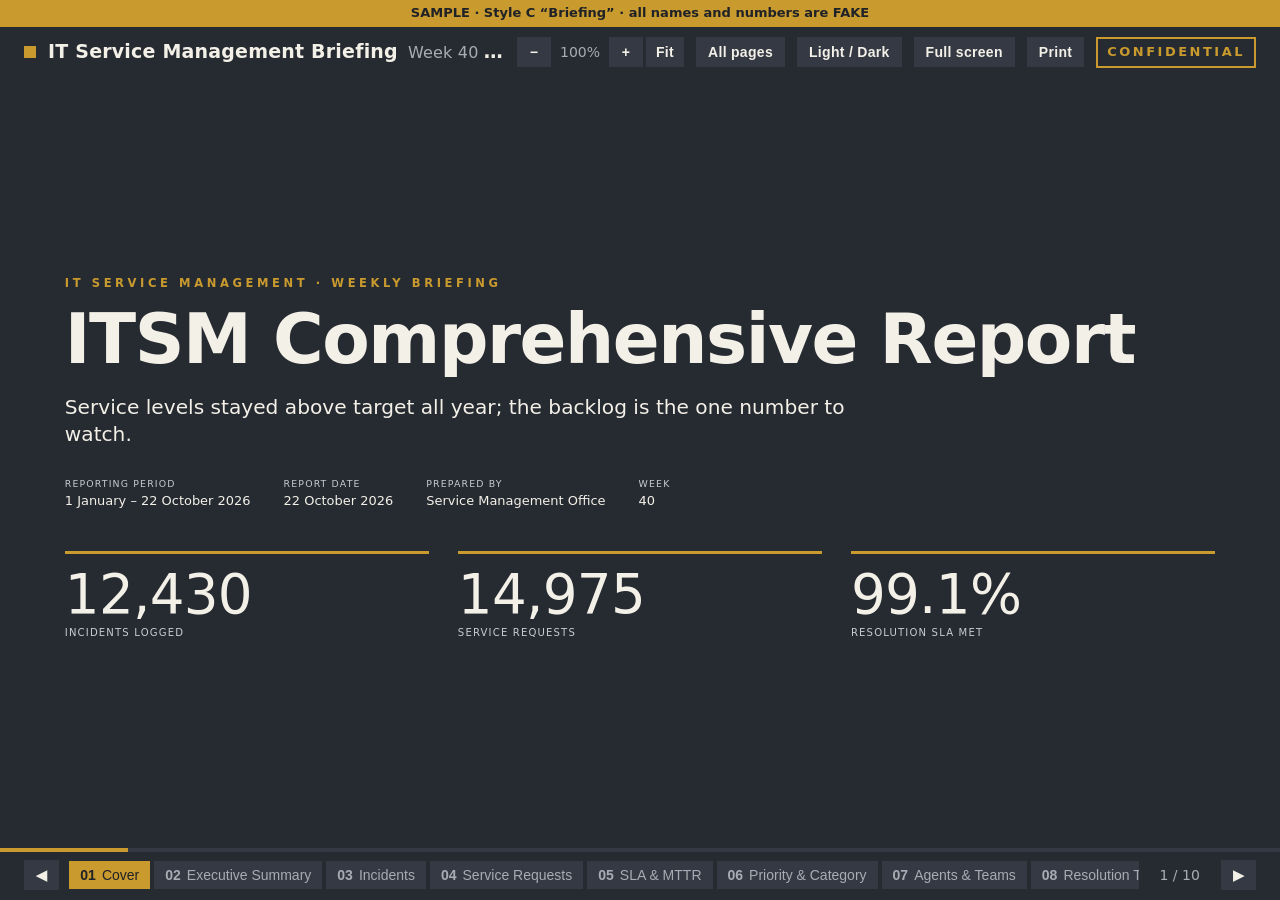
==== commit e9ad652d: "Style C sample: zoom controls in the top bar - / percentage / + / Fit in the top bar (and the + and " ====
--- a/samples/ITSM_Dashboard_Style_C_sample.html
+++ b/samples/ITSM_Dashboard_Style_C_sample.html
@@ -36,6 +36,9 @@
 .bar h1 span{font-weight:400;color:var(--bar-ink-2);margin-left:10px;font-size:16px}
 .btn{background:var(--bar-btn);color:var(--bar-ink);border:0;padding:7px 12px;font:600 14px "Segoe UI",sans-serif;cursor:pointer;letter-spacing:.3px}
 .btn:hover{background:var(--bar-btn-h)}
+.zoom{display:flex;align-items:center;gap:3px}
+.zoom .btn{min-width:34px;padding:7px 10px}
+.zoom span{min-width:52px;text-align:center;font-size:14px;color:var(--bar-ink-2);font-variant-numeric:tabular-nums}
 .conf{color:var(--gold);font-size:13px;font-weight:700;letter-spacing:2.5px;border:2px solid var(--gold);padding:4px 9px}
 
 /* stage: one page at a time */
@@ -162,6 +165,7 @@
 <header class="bar">
   <span class="dot"></span>
   <h1>IT Service Management Briefing<span>Week 40 · 1 Jan – 22 Oct 2026</span></h1>
+  <div class="zoom"><button class="btn" id="zOut" title="Zoom out (-)">−</button><span id="zVal">100%</span><button class="btn" id="zIn" title="Zoom in (+)">+</button><button class="btn" id="zFit" title="Fit the page to the screen">Fit</button></div>
   <button class="btn" id="all" title="Show every page one after another">All pages</button>
   <button class="btn" id="theme">Light / Dark</button>
   <button class="btn" id="full" title="Full screen (F)">Full screen</button>
@@ -476,20 +480,40 @@
   document.getElementById('all').onclick = function () {
     body.classList.toggle('all');
     this.textContent = body.classList.contains('all') ? 'One page' : 'All pages';
-    drawAll(); if (!body.classList.contains('all')) go(cur);
+    fitStage(); drawAll(); if (!body.classList.contains('all')) go(cur);
   };
   document.getElementById('theme').onclick = function () {
     var r = document.documentElement; r.dataset.theme = r.dataset.theme === 'dark' ? 'light' : 'dark'; drawAll();
   };
   function narrowCheck() { body.classList.toggle('narrow', window.innerWidth <= 980); fitStage(); }
   // pages are designed for 1920 x 1080; on smaller screens the page is scaled down (never below 72%) so it fits without scrolling
+  // zoom: the automatic fit times the viewer's own zoom (- / + / Fit, remembered on this PC)
+  var userZoom = 1;
+  try { userZoom = parseFloat(localStorage.getItem('itsmC.zoom')) || 1; } catch (e) { }
   function fitStage() {
-    var st = document.getElementById('stage');
-    if (body.classList.contains('narrow') || body.classList.contains('all')) { st.style.zoom = ''; return; }
-    var avail = window.innerHeight - st.getBoundingClientRect().top - document.querySelector('.dock').offsetHeight - 4;
-    var z = Math.max(0.72, Math.min(1, window.innerWidth / 1920, avail / 925));
-    st.style.zoom = z < 0.995 ? z : '';
-  }
+    var st = document.getElementById('stage'), fit = 1;
+    if (!body.classList.contains('narrow') && !body.classList.contains('all')) {
+      st.style.zoom = '';
+      var avail = window.innerHeight - st.getBoundingClientRect().top - document.querySelector('.dock').offsetHeight - 4;
+      fit = Math.max(0.72, Math.min(1, window.innerWidth / 1920, avail / 925));
+    }
+    var z = fit * userZoom;
+    st.style.zoom = Math.abs(z - 1) > 0.005 ? z : '';
+    document.getElementById('zVal').textContent = Math.round(userZoom * 100) + '%';
+  }
+  function setZoom(z) {
+    userZoom = Math.max(0.5, Math.min(2, Math.round(z * 10) / 10));
+    try { localStorage.setItem('itsmC.zoom', String(userZoom)); } catch (e) { }
+    fitStage(); drawAll();
+  }
+  document.getElementById('zIn').onclick = function () { setZoom(userZoom + 0.1); };
+  document.getElementById('zOut').onclick = function () { setZoom(userZoom - 0.1); };
+  document.getElementById('zFit').onclick = function () { setZoom(1); };
+  document.addEventListener('keydown', function (e) {
+    if (e.ctrlKey || e.metaKey || e.altKey) return;
+    if (e.key === '+' || e.key === '=') setZoom(userZoom + 0.1);
+    if (e.key === '-' || e.key === '_') setZoom(userZoom - 0.1);
+  });
 
   // ---- charts (SVG, solid colours, direct labels, hover values)
   function cv(n) { return getComputedStyle(document.documentElement).getPropertyValue('--' + n).trim(); }
